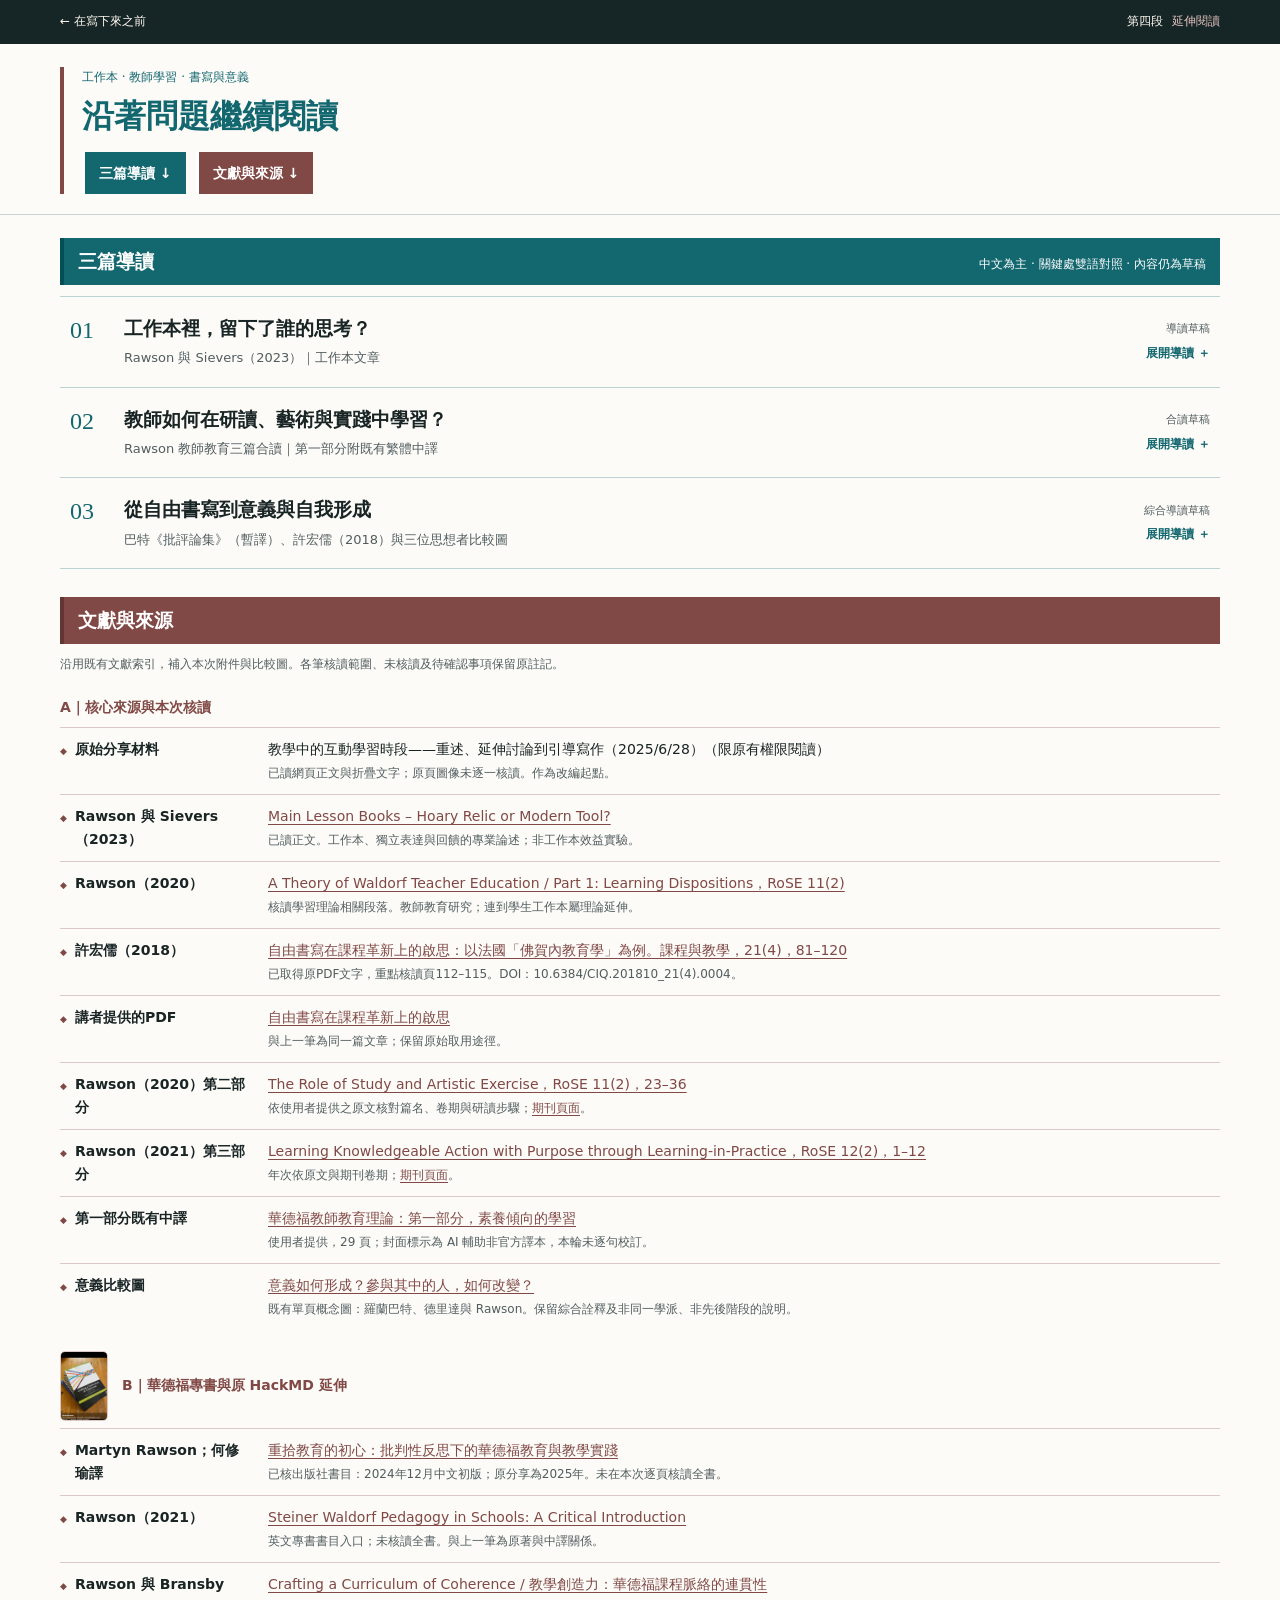
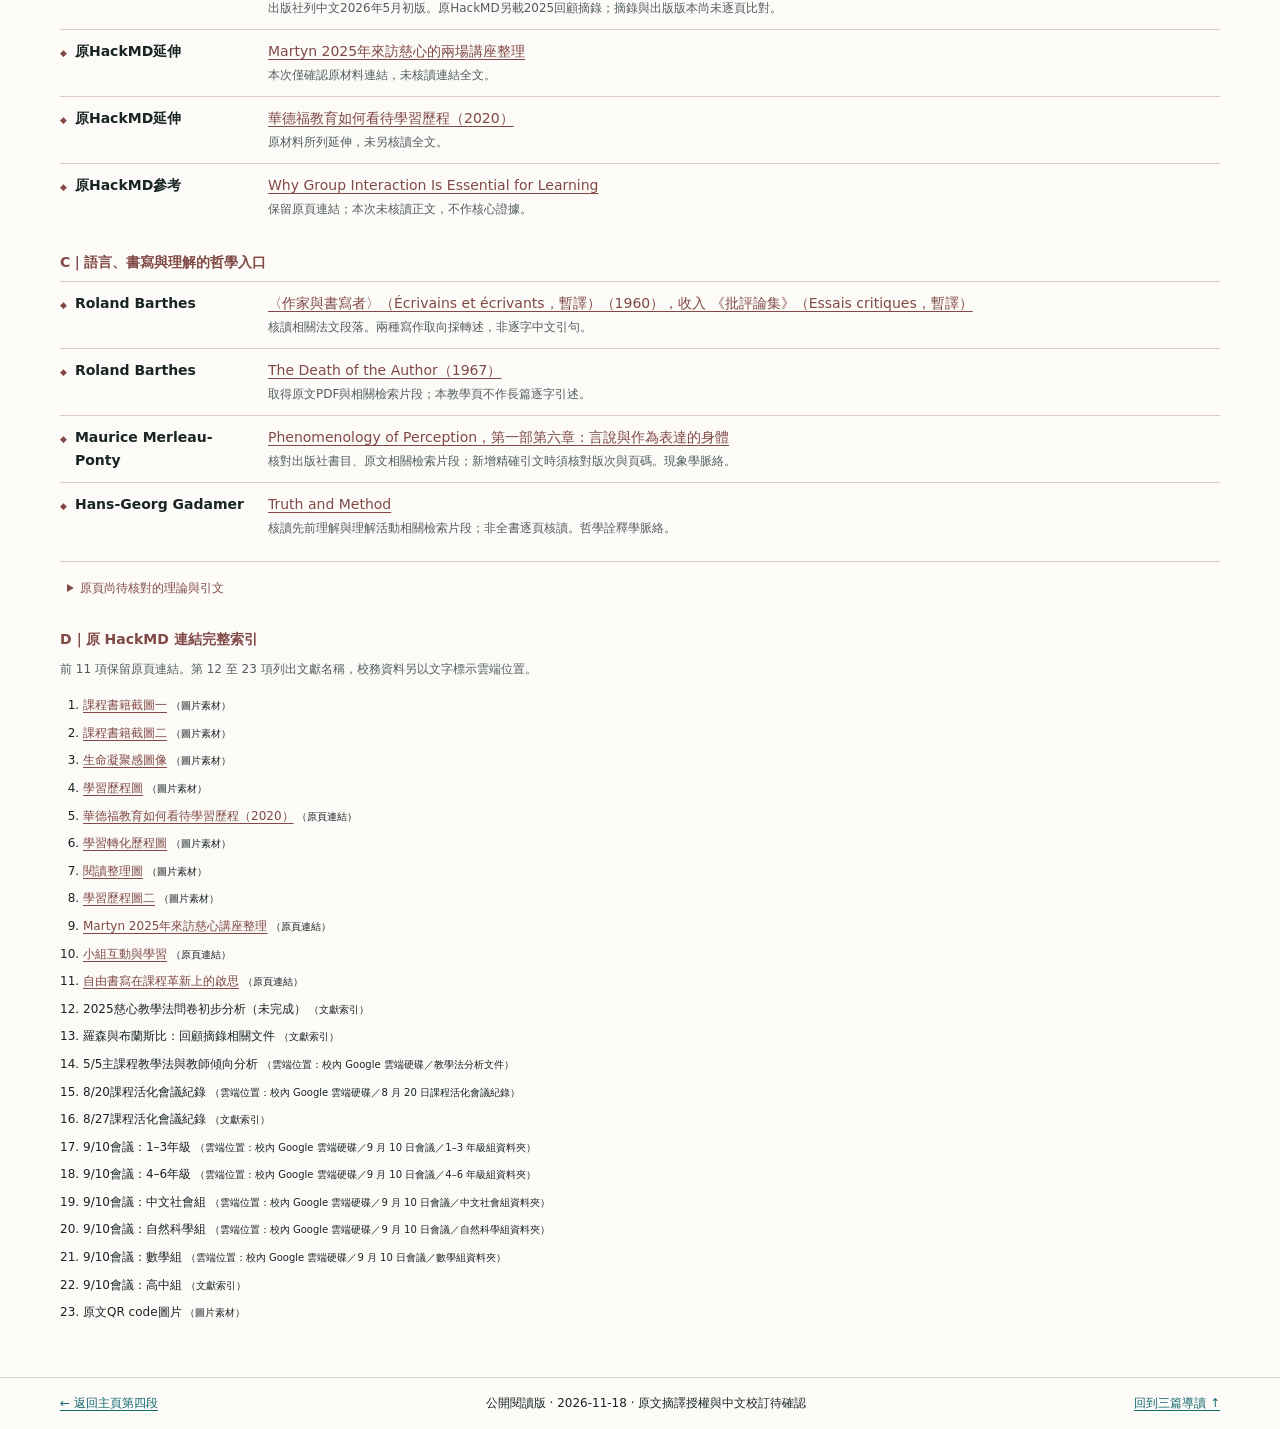
==== site/readings/index.html @ ece03173 "Publish approved Before Writing website 2026.11.18.1" ====
<!doctype html>
<html lang="zh-Hant"><head><meta charset="utf-8"><meta name="viewport" content="width=device-width,initial-scale=1"><meta name="description" content="三篇延伸導讀同頁展開，接續完整文獻與來源目錄。"><title>沿著問題繼續閱讀｜三篇導讀與文獻目錄</title><link rel="stylesheet" href="reading-desk.css"><link rel="stylesheet" href="source-list.css"><script src="reading-desk.js" defer></script><link rel="stylesheet" href="../reading-scenes.css"><link rel="stylesheet" href="../paper-surfaces.css"><meta name="release-version" content="2026.11.18.1"><meta name="release-date" content="2026-11-18"></head>
<body><a class="skip" href="#main">跳到導讀與文獻</a><nav class="masthead" aria-label="返回主頁"><div class="desk-width"><a href="../before-writing-comparison/f.html#references" target="_blank" rel="noopener">← 在寫下來之前</a><span>第四段<b>延伸閱讀</b></span></div></nav>
<header class="desk-header"><div class="desk-width"><p class="eyebrow">工作本 · 教師學習 · 書寫與意義</p><h1>沿著問題繼續閱讀</h1><nav class="reading-choices" aria-label="選擇閱讀方式"><a class="choice-guides" href="#guides">三篇導讀 ↓</a><a class="choice-sources" href="#sources">文獻與來源 ↓</a></nav></div></header>
<main id="main" class="desk-width" tabindex="-1"><section id="guides" aria-labelledby="guides-title"><div class="section-heading reading-band reading-band-guides"><h2 id="guides-title">三篇導讀</h2><p>中文為主 · 關鍵處雙語對照 · 內容仍為草稿</p></div><div class="guide-list">
<details class="guide" id="guide-workbook"><summary class="guide-summary"><span class="guide-number">01</span><span><span class="guide-title">工作本裡，留下了誰的思考？</span><span class="guide-description">Rawson 與 Sievers（2023）｜工作本文章</span></span><span class="guide-state">導讀草稿<span class="guide-action" aria-hidden="true"></span></span></summary><div class="guide-body">
  <p id="orientation" class="workbook-intro">Rawson 與 Sievers（2023）討論工作本如何記錄學習、支持自主表達，以及教師如何給予回饋。</p>
  <section id="summary" class="chapter">
    <div class="chapter-body">
      <h2>工作本的三個重點</h2>
      <article class="summary-item">
        <h3>留下可以回看的學習材料</h3>
        <div class="summary-copy"><p>工作本可培養記錄與美感能力，保存班級的探索，供日後重讀。</p><p id="english-path" lang="en">Books develop documentation and aesthetic skills, preserving class explorations for later use.</p></div>
      </article>
      <article class="summary-item">
        <h3>讓學生參與內容的形成</h3>
        <div class="summary-copy"><p>教師給予指引，也讓學生自己措辭、繪圖及安排結構。</p><p id="english-agency" lang="en">Guidance should leave room for learners to compose, draw and organise.</p></div>
      </article>
      <article class="summary-item">
        <h3>先釐清這本工作本的用途</h3>
        <div class="summary-copy"><p>先釐清工作紀錄或完成作品的用途，再說明標準，兼顧差異與努力。</p><p id="english-feedback" lang="en">Purpose shapes feedback; criteria should recognise different starting points and effort.</p></div>
      </article>
      <aside class="side-note"><h3>用紙也值得留意</h3><p>作者也提醒教師重新檢視留白與美觀的習慣，培養珍惜紙張的態度。</p></aside>
    </div>
  </section>
  <section id="key-quote" class="chapter quote-chapter">
    <div class="chapter-body">
      <h2>班級走過的路</h2>
      <figure class="bilingual-quote">
        <blockquote>
          <div class="quote-zh"><span class="language-label">中文暫譯</span><p>「它反映了這個班級<br class="desktop-break">走過的路。」</p></div>
          <div class="quote-en" lang="en"><span class="language-label">English · original excerpt</span><p>“it reflects the path taken by the class”</p></div>
        </blockquote>
        <figcaption>Rawson 與 Sievers（2023），談工作本作為班級自編教材。句中短引，原文網頁無頁碼。</figcaption>
      </figure>
    </div>
  </section>
  <section id="questions" class="chapter">
    <div class="chapter-body">
      <h2>回到課堂</h2>
      <ol class="questions">
        <li>一頁工作本中，哪些內容由教師提供，哪些由學生自行形成？學生可以決定什麼？</li>
        <li>從整理或修改的痕跡，可以看見什麼理解上的變化？哪些仍需透過談話才能知道？</li>
        <li>下一次活動，哪個環節可以多留一些選擇與嘗試的空間？教師需要提供什麼支持？</li>
      </ol>
      <a class="return-link" href="../before-writing-comparison/f.html#waldorf-foundation" target="_blank" rel="noopener">回到第一段：工作本與課堂經驗 →</a>
    </div>
  </section>
  <section id="source" class="chapter source-chapter">
    <div class="chapter-body">
      <h2>原文與出處</h2>
      <p class="source-authors">Martyn Rawson &amp; Ulrike Sievers</p>
      <p class="source-title" lang="en"><cite>Main Lesson Books – Hoary Relic or Modern Tool?</cite></p>
      <p>Erziehungskunst · 2023 年 12 月號</p>
      <a class="original-link" href="https://www.artofeducating.org/article/epochenhefte-alter-zopf-oder-modernes-arbeitsmittel" target="_blank" rel="noopener">閱讀完整英文原文 ↗</a>
      <div class="draft-note"><p>中英摘要為導讀轉述；引文另標原句與暫譯。課堂提問為本頁延伸。</p><p>摘譯使用授權與中文校訂待確認。原文核對：<time datetime="2026-11-18">2026 年 11 月 18 日</time>。</p></div>
    </div>
  </section>
  <button type="button" class="close-guide" data-close-guide="guide-workbook" hidden>收合這篇，返回目錄</button>
</div></details>
<details class="guide" id="guide-teacher-learning"><summary class="guide-summary"><span class="guide-number">02</span><span><span class="guide-title">教師如何在研讀、藝術與實踐中學習？</span><span class="guide-description">Rawson 教師教育三篇合讀｜第一部分附既有繁體中譯</span></span><span class="guide-state">合讀草稿<span class="guide-action" aria-hidden="true"></span></span></summary><div class="guide-body">
<section class="teacher-overview" aria-labelledby="teacher-overview-title">
  <h3 id="teacher-overview-title">三篇文章的摘要</h3>
  <p>這三篇論文處理同一個問題：教師如何把所學帶進教學，並在實踐中持續改變自己？合讀時，可以沿著「素養傾向如何形成、研讀與藝術如何支持它、進入學校之後如何繼續學習」這三條線索前進。</p>
  <ol class="paper-list"><li>
      <h4>第一部分｜素養傾向的學習</h4>
      <p class="paper-meta">2020 · RoSE 11(2) · 原文頁 1–22</p>
      <p>Rawson 將教師學習放在知識、技能、信念與素養傾向一起發展的脈絡裡。素養傾向可以培養，也會隨著參與、反思及新的經驗而改變；教師教育因此包含自我形成，並持續延伸到進入學校之後。</p>
    </li>
<li>
      <h4>第二部分｜研讀與藝術練習的作用</h4>
      <p class="paper-meta">2020 · RoSE 11(2) · 原文頁 23–36</p>
      <p>這一篇進一步討論教師培育中的文本研讀、藝術與工藝活動，以及一般教育學知識。研讀不只在掌握作者說了什麼，也包括辨認自己如何回應，透過對話釐清，並寫下理解帶來的改變。</p>
    </li>
<li>
      <h4>第三部分｜在實踐中學習有理解、有目的的行動</h4>
      <p class="paper-meta">2021 · RoSE 12(2) · 原文頁 1–12 · 題名中譯暫擬</p>
      <p>焦點移到實習與學校生活：新手教師如何在參與、引導及回饋中逐漸承擔責任。作者借用社會實踐的學習觀點，討論人如何在參與中轉變理解與能力，也在新的情境裡重新運用、調整原有的做法。</p>
    </li></ol>
</section>
<section id="study-process" class="study-synthesis" aria-labelledby="study-process-title">
  <figure class="study-visual" aria-labelledby="study-process-title" aria-describedby="study-source-note">
    <header class="study-visual-heading"><p class="study-kicker">研讀與素養傾向的形成</p><h3 id="study-process-title">研讀，如何改變理解與行動？</h3><p class="study-heading-en" lang="en">From studying a text to changing how we understand and act</p></header>
    <div class="study-context study-context-before"><span class="study-context-label">前文｜原文頁 25–29</span><p>作者先問：研讀《基礎文集》，如何形成支持教學的素養傾向？他把既有理解、文本與對話連起來，討論視域的改變，並延伸至沉思深化與情境中的教學判斷。五步整理的是其中的詮釋學研讀。</p><p lang="en">Hermeneutic dialogue and contemplative study connect understanding with dispositions for practice. The five moves summarise the hermeneutic study process.</p></div>
    <div class="study-flow-heading"><span>本段｜原文頁 29</span><h4>詮釋學研讀的五個動作 <span lang="en">Five moves in hermeneutic study</span></h4></div>
    <ol class="study-flow"><li><span class="study-step-number" aria-hidden="true">01</span><h4><span>整理原有想法</span><span lang="en">Downloading</span></h4><p>寫下既有想法與聯想，整理彼此的關係。</p><p class="study-step-en" lang="en">Bring existing ideas and associations into view.</p></li>
<li><span class="study-step-number" aria-hidden="true">02</span><h4><span>留下最初回應</span><span lang="en">Initial response</span></h4><p>以詞語、符號或非語言方式，留下文本帶來的感受。</p><p class="study-step-en" lang="en">Notice an intuitive response to the text.</p></li>
<li><span class="study-step-number" aria-hidden="true">03</span><h4><span>敘事書寫</span><span lang="en">Narrative writing</span></h4><p>用自己的文字，整理文本的主要觀點。</p><p class="study-step-en" lang="en">Summarise the text’s main ideas in writing.</p></li>
<li><span class="study-step-number" aria-hidden="true">04</span><h4><span>對話反思</span><span lang="en">Dialogic reflection</span></h4><p>透過討論釐清，連結其他經驗與想法。</p><p class="study-step-en" lang="en">Clarify ideas through discussion and connections.</p></li>
<li><span class="study-step-number" aria-hidden="true">05</span><h4><span>寫下理解的轉變</span><span lang="en">Transactional reflection</span></h4><p>記下何者重要、理解如何改變，以及打算如何運用。</p><p class="study-step-en" lang="en">Record what matters, what has changed, and what you intend to do.</p></li></ol>
    <div class="study-context study-context-after"><span class="study-context-label">後文｜原文頁 30 起</span><p>文章接著轉向藝術與工藝，探討感知、創作及與材料、他人的相遇如何參與自我形成。研讀、沉思與藝術實作，是作者討論素養傾向養成的不同面向。</p><p lang="en">The article next turns to artistic and craft practices, exploring another dimension of learning dispositions.</p></div>
  </figure>
  <p id="study-source-note" class="study-source-note">依 Rawson 第二部分原文頁 25–31 整理；五步見<a href="sources/rawson-2020-part-2.pdf#page=7" target="_blank" rel="noopener">原文第 29 頁（PDF 第 7 頁）</a>。中英標題與說明為導讀編排及轉述，第二步英文為本頁簡稱。適用脈絡為教師培育中的文本研讀。</p>
</section>
<aside class="study-support" aria-labelledby="study-reflection-title">
  <h4 id="study-reflection-title">延伸思考｜回到自己的教學</h4>
  <ol class="study-reflections"><li>在一次教學調整中，我們改變的是做法，還是連看待學生與情境的方式也改變了？</li><li>讀完一篇文章之後，哪些想法仍只是轉述？哪些已經開始改變我們對課堂的提問？</li><li>一次嘗試之後，誰能陪我們回看？哪些具體回饋，會使下一次行動有所不同？</li><li>選一次最近的課堂片段，寫下看見了什麼、如何理解、做了什麼，以及回看後願意改變什麼。這次記錄讓我們對自己作為教師多知道了什麼？</li></ol>
  <p class="study-source-note">以上為本頁延伸的教學提問；三篇論文探討教師教育，並非直接驗證學生工作本或書寫活動的成效。</p>
  <h4>原文與中譯</h4>
  <ul class="study-resources"><li><span class="resource-heading">第一部分 · 2020 · RoSE 11(2) · 原文頁 1–22</span><span class="resource-title" lang="en">A Theory of Waldorf Teacher Education, Part 1: Learning Dispositions</span><div class="paper-links"><a href="sources/rawson-2020-part-1.pdf" target="_blank" rel="noopener">英文原文 PDF</a><a href="sources/rawson-part-1-zh-Hant-unofficial.pdf" target="_blank" rel="noopener">先前製作的繁體中譯 PDF</a><a href="https://www.rosejourn.com/index.php/rose/article/view/593" target="_blank" rel="noopener">期刊頁面</a></div></li>
<li><span class="resource-heading">第二部分 · 2020 · RoSE 11(2) · 原文頁 23–36</span><span class="resource-title" lang="en">A Theory of Waldorf Teacher Education, Part 2: The Role of Study and Artistic Exercise</span><div class="paper-links"><a href="sources/rawson-2020-part-2.pdf" target="_blank" rel="noopener">英文原文 PDF</a><a href="https://www.rosejourn.com/index.php/rose/article/view/594" target="_blank" rel="noopener">期刊頁面</a></div></li>
<li><span class="resource-heading">第三部分 · 2021 · RoSE 12(2) · 原文頁 1–12 · 題名中譯暫擬</span><span class="resource-title" lang="en">A Theory of Waldorf Teacher Education: Part 3. Learning Knowledgeable Action with Purpose through Learning-in-Practice</span><div class="paper-links"><a href="sources/rawson-2021-part-3.pdf" target="_blank" rel="noopener">英文原文 PDF</a><a href="https://www.rosejourn.com/index.php/rose/article/view/619" target="_blank" rel="noopener">期刊頁面</a></div></li></ul>
  <p class="study-source-note">第一部分既有繁體中譯共 29 頁，為 AI 輔助製作的非官方譯本，以「素養傾向」譯 <span lang="en">dispositions</span>。原文頁次與譯本頁碼不同；本輪未逐句校訂。第二、三部分目前提供英文原文。</p>
</aside>
<div class="scene-collection reading-scene-support"><h4>研習與回應的片段</h4><div class="scene-gallery"><figure class="scene-tile" data-kind="photo"><a href="../media/reading-scenes/20251204_122032.jpg" data-open-reading-image data-image-width="696" data-image-height="929" data-image-title="板書前的研習與交流｜原圖" aria-haspopup="dialog" aria-controls="poster-dialog" aria-label="放大：板書前的研習與交流" target="_blank" rel="noopener"><img src="../media/reading-scenes/20251204_122032.jpg" width="696" height="929" loading="lazy" alt="板書前的研習與交流"></a><figcaption>板書前的研習與交流</figcaption></figure><figure class="scene-tile" data-kind="work" data-paper="document"><a href="../media/reading-scenes/20260628_104906.jpg" data-open-reading-image data-image-width="1238" data-image-height="929" data-image-title="關於持續轉化的手寫寄語｜原圖" aria-haspopup="dialog" aria-controls="poster-dialog" aria-label="放大：關於持續轉化的手寫寄語" target="_blank" rel="noopener"><img src="../media/reading-scenes/20260628_104906.jpg" width="1238" height="929" loading="lazy" alt="關於持續轉化的手寫寄語"></a><figcaption>關於持續轉化的手寫寄語</figcaption></figure></div></div><button type="button" class="close-guide" data-close-guide="guide-teacher-learning" hidden>收合這篇，返回目錄</button></div></details>
<details class="guide" id="guide-writing"><summary class="guide-summary"><span class="guide-number">03</span><span><span class="guide-title">從自由書寫到意義與自我形成</span><span class="guide-description">巴特《批評論集》（暫譯）、許宏儒（2018）與三位思想者比較圖</span></span><span class="guide-state">綜合導讀草稿<span class="guide-action" aria-hidden="true"></span></span></summary><div class="guide-body">
  <div class="writing-overview">
    <h3>從語言的作用，走向課堂中的書寫</h3>
    <p>巴特《批評論集》（Essais critiques，暫譯）中的〈作家與書寫者〉（Écrivains et écrivants，暫譯），區分以語言說明事物、以及在語言中探索意義的兩種寫作取向。許宏儒對佛賀內自由書寫的分析，則把問題帶回教育：每個孩子都是敘寫的主體；經驗透過書寫、彼此聆聽與合作，逐漸轉為可以交流、反思的理解。</p>
    <p>比較圖接著把視野擴展到巴特、德里達與 Rawson，並列意義的權威、理解的框架與自我的重新形成。三種材料在此相接：書寫使經驗成為可討論的文字；不同的閱讀與回應，又讓理解及參與其中的人的位置有機會改變。</p>
  </div>
  <figure class="poster writing-visual" aria-labelledby="writing-visual-title" aria-describedby="writing-visual-caption" data-paper="document">
    <h3 id="writing-visual-title">意義如何形成？參與其中的人，如何改變？</h3>
    <img src="assets/meaning-dialogue-poster.png" width="1800" height="1273" loading="lazy" alt="三欄概念比較圖：巴特討論意義的權威，德里達討論意義的框架，Rawson 討論自我的重新形成；圖末註明三者並非同一學派或先後階段。">
    <figcaption id="writing-visual-caption" class="poster-method">
      <p><strong>圖說｜這張比較圖如何整理而成</strong>本圖以「意義如何形成、參與者如何改變」為共同問題，從三條文獻線索各取一個焦點：巴特對作者意圖與文本意義的討論、德里達對結構與中心的提問，以及 Rawson 對相遇、反思與實踐中自我形成的分析。三欄共用「核心觀點」「理解／人的變化」「課堂延伸」等欄目，使不同問題可以對照閱讀。</p>
      <p>下方連線把三欄帶回「表達 → 遭遇不同理解 → 修正 → 新的理解與自我關係」這條課堂思考線索。這是製圖的綜合詮釋；課堂提問也是延伸編寫，並非作者原句。三者並非同一學派，也不代表必然依序發生的學習階段。</p>
    </figcaption>
    <div class="poster-actions"><button type="button" data-open-poster hidden>放大比較圖</button><a href="sources/meaning-dialogue-poster.pdf" target="_blank" rel="noopener">開啟完整原始 PDF ↗</a></div>
  </figure>
  <div class="poster-panels" aria-label="手機版三欄局部閱讀">
    <figure class="poster-panel" data-paper="document"><div class="poster-window" style="--offset:-12.593%"><img src="assets/meaning-dialogue-poster.png" width="1800" height="1273" loading="lazy" alt="比較圖左欄局部：羅蘭巴特，意義的權威，文本的多重閱讀與課堂延伸。"></div><figcaption>左欄局部｜羅蘭巴特</figcaption></figure>
    <figure class="poster-panel" data-paper="document"><div class="poster-window" style="--offset:-116.667%"><img src="assets/meaning-dialogue-poster.png" width="1800" height="1273" loading="lazy" alt="比較圖中欄局部：德里達，意義的框架，分類、對立、中心與課堂延伸。"></div><figcaption>中欄局部｜德里達</figcaption></figure>
    <figure class="poster-panel" data-paper="document"><div class="poster-window" style="--offset:-220.926%"><img src="assets/meaning-dialogue-poster.png" width="1800" height="1273" loading="lazy" alt="比較圖右欄局部：Martyn Rawson，自我的重新形成，相遇、反思、實踐與課堂延伸。"></div><figcaption>右欄局部｜Martyn Rawson</figcaption></figure>
  </div>
  <figure class="writing-notebook" id="writing-notebook" data-paper="document">
    <a href="../humanities-photos/workbook.jpg" data-open-reading-image data-image-width="1239" data-image-height="929" data-image-title="筆記全圖｜可橫向與縱向捲動" aria-haspopup="dialog" aria-controls="poster-dialog" aria-label="放大筆記中的文字與圖記" target="_blank" rel="noopener"><img src="../humanities-photos/workbook.jpg" width="1239" height="929" loading="lazy" alt="木桌上攤開的手寫筆記，以文字、箭頭與簡圖連結自我、世界與理解的問題"></a>
    <figcaption>筆記中的文字與圖記｜作為回看書寫與理解的課堂材料。<a href="../humanities-photos/workbook.jpg" data-open-reading-image data-image-width="1239" data-image-height="929" data-image-title="筆記全圖｜可橫向與縱向捲動" aria-haspopup="dialog" aria-controls="poster-dialog" target="_blank" rel="noopener">放大原照 ↗</a></figcaption>
  </figure>
  <aside class="study-support writing-support" aria-label="延伸提問與來源說明">
    <h4>延伸提問｜回到學生的文字</h4>
  <ol class="questions"><li>學生寫下的內容，有哪些來自自己的經驗與判斷？教師的預設在其中占了什麼位置？</li><li>同學與教師讀到不同的理解時，學生如何回應？這個差異能否成為再次觀看與改寫的起點？</li><li>討論與改寫之後，學生對題目、對自己的位置，說出了什麼新的理解？</li></ol>
    <h4>來源與比較範圍</h4>
    <ul class="study-resources">
      <li><a href="https://ae-lib.org.ua/texts/barthes__essais_critiques__fr.htm" target="_blank" rel="noopener">巴特《批評論集》（Essais critiques，暫譯）法文文本</a>：本篇採〈作家與書寫者〉（Écrivains et écrivants，暫譯）（1960）的寫作取向作為入口；比較圖採用的則是〈作者之死〉（1967），兩篇分開辨認。</li>
      <li><a href="https://drive.google.com/file/d/1yVa3gTRuLXcsBK1oPQcgtgC816KR2LV8/view" target="_blank" rel="noopener">許宏儒（2018）原文</a>：重點為第 112–115 頁，從生命敘寫、協同合作，談到自由書寫的自我批判與課程革新；<a href="https://ericdata.com/tw/detail.aspx?no=333743" target="_blank" rel="noopener">文獻書目</a>。</li>
      <li>比較圖另列德里達〈結構、符號與遊戲〉（1966）及 <a href="sources/rawson-2020-part-1.pdf#page=14" target="_blank" rel="noopener">Rawson 第一部分原文第 14–15 頁</a>。圖中對教師教育的討論，延伸至學生書寫時仍須回到具體情境。</li>
    </ul>
    <p class="study-source-note">以上為導讀轉述與綜合詮釋，未將三種材料視為直接承繼的理論。法文書名與篇名的中文譯名均標為暫譯；比較圖保留既有內容，完整法文校訂及三者關係的進一步論證仍待續讀。</p>
  </aside>
<button type="button" class="close-guide" data-close-guide="guide-writing" hidden>收合這篇，返回目錄</button></div></details>
</div></section><section id="sources" class="source-directory" aria-labelledby="sources-title"><div class="reading-band reading-band-sources"><h2 id="sources-title">文獻與來源</h2></div><p>沿用既有文獻索引，補入本次附件與比較圖。各筆核讀範圍、未核讀及待確認事項保留原註記。</p><h3>A｜核心來源與本次核讀</h3><div class="ref-list"><article><b>原始分享材料</b><p>教學中的互動學習時段——重述、延伸討論到引導寫作（2025/6/28）（限原有權限閱讀）</p><p class="note">已讀網頁正文與折疊文字；原頁圖像未逐一核讀。作為改編起點。</p></article><article><b>Rawson 與 Sievers（2023）</b><p><a href="https://www.artofeducating.org/article/epochenhefte-alter-zopf-oder-modernes-arbeitsmittel" target="_blank" rel="noopener">Main Lesson Books – Hoary Relic or Modern Tool?</a></p><p class="note">已讀正文。工作本、獨立表達與回饋的專業論述；非工作本效益實驗。</p></article><article><b>Rawson（2020）</b><p><a href="https://www.rosejourn.com/index.php/rose/article/download/593/543" target="_blank" rel="noopener">A Theory of Waldorf Teacher Education / Part 1: Learning Dispositions，RoSE 11(2)</a></p><p class="note">核讀學習理論相關段落。教師教育研究；連到學生工作本屬理論延伸。</p></article><article><b>許宏儒（2018）</b><p><a href="https://ericdata.com/tw/detail.aspx?no=333743" target="_blank" rel="noopener">自由書寫在課程革新上的啟思：以法國「佛賀內教育學」為例。課程與教學，21(4)，81–120</a></p><p class="note">已取得原PDF文字，重點核讀頁112–115。DOI：10.6384/CIQ.201810_21(4).0004。</p></article><article><b>講者提供的PDF</b><p><a href="https://drive.google.com/file/d/1yVa3gTRuLXcsBK1oPQcgtgC816KR2LV8/view" target="_blank" rel="noopener">自由書寫在課程革新上的啟思</a></p><p class="note">與上一筆為同一篇文章；保留原始取用途徑。</p></article><article><b>Rawson（2020）第二部分</b><p><a href="sources/rawson-2020-part-2.pdf" target="_blank" rel="noopener">The Role of Study and Artistic Exercise，RoSE 11(2)，23–36</a></p><p class="note">依使用者提供之原文核對篇名、卷期與研讀步驟；<a href="https://www.rosejourn.com/index.php/rose/article/view/594" target="_blank" rel="noopener">期刊頁面</a>。</p></article><article><b>Rawson（2021）第三部分</b><p><a href="sources/rawson-2021-part-3.pdf" target="_blank" rel="noopener">Learning Knowledgeable Action with Purpose through Learning-in-Practice，RoSE 12(2)，1–12</a></p><p class="note">年次依原文與期刊卷期；<a href="https://www.rosejourn.com/index.php/rose/article/view/619" target="_blank" rel="noopener">期刊頁面</a>。</p></article><article><b>第一部分既有中譯</b><p><a href="sources/rawson-part-1-zh-Hant-unofficial.pdf" target="_blank" rel="noopener">華德福教師教育理論：第一部分，素養傾向的學習</a></p><p class="note">使用者提供，29 頁；封面標示為 AI 輔助非官方譯本，本輪未逐句校訂。</p></article><article><b>意義比較圖</b><p><a href="sources/meaning-dialogue-poster.pdf" target="_blank" rel="noopener">意義如何形成？參與其中的人，如何改變？</a></p><p class="note">既有單頁概念圖：羅蘭巴特、德里達與 Rawson。保留綜合詮釋及非同一學派、非先後階段的說明。</p></article></div><div class="scene-heading"><figure class="scene-mark" data-kind="book"><a href="../media/reading-scenes/Screenshot_20251015_084643_Facebook.jpg" data-open-reading-image data-image-width="433" data-image-height="929" data-image-title="原文專書書影｜原圖" aria-haspopup="dialog" aria-controls="poster-dialog" aria-label="放大：原文專書書影" target="_blank" rel="noopener"><img src="../media/reading-scenes/Screenshot_20251015_084643_Facebook.jpg" width="433" height="929" loading="lazy" alt="原文專書書影"></a></figure><h3>B｜華德福專書與原 HackMD 延伸</h3></div><div class="ref-list"><article><b>Martyn Rawson；何修瑜譯</b><p><a href="https://www.cosmosweaving.com/productmain.aspx?cid=1&amp;f=1&amp;id=808" target="_blank" rel="noopener">重拾教育的初心：批判性反思下的華德福教育與教學實踐</a></p><p class="note">已核出版社書目：2024年12月中文初版；原分享為2025年。未在本次逐頁核讀全書。</p></article><article><b>Rawson（2021）</b><p><a href="https://books.google.com/books/about/Steiner_Waldorf_Pedagogy_in_Schools.html?id=0b4lEAAAQBAJ" target="_blank" rel="noopener">Steiner Waldorf Pedagogy in Schools: A Critical Introduction</a></p><p class="note">英文專書書目入口；未核讀全書。與上一筆為原著與中譯關係。</p></article><article><b>Rawson 與 Bransby</b><p><a href="https://www.cosmosweaving.com/productmain.aspx?cid=76&amp;f=1&amp;id=861" target="_blank" rel="noopener">Crafting a Curriculum of Coherence / 教學創造力：華德福課程脈絡的連貫性</a></p><p class="note">出版社列中文2026年5月初版。原HackMD另載2025回顧摘錄；摘錄與出版版本尚未逐頁比對。</p></article><article><b>原HackMD延伸</b><p><a href="https://hackmd.io/eDeyraozRCycHOAELwbuXw?view" target="_blank" rel="noopener">Martyn 2025年來訪慈心的兩場講座整理</a></p><p class="note">本次僅確認原材料連結，未核讀連結全文。</p></article><article><b>原HackMD延伸</b><p><a href="https://hackmd.io/@areychiu/SkgV9udWw" target="_blank" rel="noopener">華德福教育如何看待學習歷程（2020）</a></p><p class="note">原材料所列延伸，未另核讀全文。</p></article><article><b>原HackMD參考</b><p><a href="https://teachers.institute/instruction-in-higher-education/group-interaction-essential-for-learning/" target="_blank" rel="noopener">Why Group Interaction Is Essential for Learning</a></p><p class="note">保留原頁連結；本次未核讀正文，不作核心證據。</p></article></div><h3>C｜語言、書寫與理解的哲學入口</h3><div class="ref-list"><article><b>Roland Barthes</b><p><a href="https://ae-lib.org.ua/texts/barthes__essais_critiques__fr.htm" target="_blank" rel="noopener">〈作家與書寫者〉（Écrivains et écrivants，暫譯）（1960），收入 《批評論集》（Essais critiques，暫譯）</a></p><p class="note">核讀相關法文段落。兩種寫作取向採轉述，非逐字中文引句。</p></article><article><b>Roland Barthes</b><p><a href="https://esp.mit.edu/download/d682ccbebe3c1d5f008c18d3b0b49c23/A2414_death_of_the_author_roland_barthes.pdf" target="_blank" rel="noopener">The Death of the Author（1967）</a></p><p class="note">取得原文PDF與相關檢索片段；本教學頁不作長篇逐字引述。</p></article><article><b>Maurice Merleau-Ponty</b><p><a href="https://www.routledge.com/x/x/p/book/9780415558693" target="_blank" rel="noopener">Phenomenology of Perception，第一部第六章：言說與作為表達的身體</a></p><p class="note">核對出版社書目、原文相關檢索片段；新增精確引文時須核對版次與頁碼。現象學脈絡。</p></article><article><b>Hans-Georg Gadamer</b><p><a href="https://web.mit.edu/kaclark/www/gadamer_truth_and_method.pdf" target="_blank" rel="noopener">Truth and Method</a></p><p class="note">核讀先前理解與理解活動相關檢索片段；非全書逐頁核讀。哲學詮釋學脈絡。</p></article></div><details><summary>原頁尚待核對的理論與引文</summary><div class="inside"><p>原HackMD另提 Damasio、Loebell、Lutzker、Hattie 與 Donoghue、Biesta，以及布朗肖、德里達等。由於各筆完整書目、引句與頁碼尚未全部核實，本版不補造出處，也不以轉引替代原典查證。</p><p>「從素寫到書寫」不直接等同於兩個學派的更替；「書寫成為存在的證明」目前只確認出現在原HackMD整理文字，不歸為許宏儒或其他哲學家原句。</p></div></details><h3>D｜原 HackMD 連結完整索引</h3><p>前 11 項保留原頁連結。第 12 至 23 項列出文獻名稱，校務資料另以文字標示雲端位置。</p><ol><li><a href="https://hackmd.io/_uploads/Sy7JYonEll.jpg" target="_blank" rel="noopener">課程書籍截圖一</a> <small>（圖片素材）</small></li><li><a href="https://hackmd.io/_uploads/S1Y6FonNgl.png" target="_blank" rel="noopener">課程書籍截圖二</a> <small>（圖片素材）</small></li><li><a href="https://hackmd.io/_uploads/H14yfc2Vex.jpg" target="_blank" rel="noopener">生命凝聚感圖像</a> <small>（圖片素材）</small></li><li><a href="https://hackmd.io/_uploads/rJGfhsh4xl.jpg" target="_blank" rel="noopener">學習歷程圖</a> <small>（圖片素材）</small></li><li><a href="https://hackmd.io/@areychiu/SkgV9udWw" target="_blank" rel="noopener">華德福教育如何看待學習歷程（2020）</a> <small>（原頁連結）</small></li><li><a href="https://hackmd.io/_uploads/rkZz4wR6A.png" target="_blank" rel="noopener">學習轉化歷程圖</a> <small>（圖片素材）</small></li><li><a href="https://hackmd.io/_uploads/SyFU2HKVyl.jpg" target="_blank" rel="noopener">閱讀整理圖</a> <small>（圖片素材）</small></li><li><a href="https://hackmd.io/_uploads/SkaxMpn4ee.jpg" target="_blank" rel="noopener">學習歷程圖二</a> <small>（圖片素材）</small></li><li><a href="https://hackmd.io/eDeyraozRCycHOAELwbuXw?view" target="_blank" rel="noopener">Martyn 2025年來訪慈心講座整理</a> <small>（原頁連結）</small></li><li><a href="https://teachers.institute/instruction-in-higher-education/group-interaction-essential-for-learning/" target="_blank" rel="noopener">小組互動與學習</a> <small>（原頁連結）</small></li><li><a href="https://drive.google.com/file/d/1yVa3gTRuLXcsBK1oPQcgtgC816KR2LV8/view?usp=drive_link" target="_blank" rel="noopener">自由書寫在課程革新上的啟思</a> <small>（原頁連結）</small></li><li>2025慈心教學法問卷初步分析（未完成） <small>（文獻索引）</small></li><li>羅森與布蘭斯比：回顧摘錄相關文件 <small>（文獻索引）</small></li><li>5/5主課程教學法與教師傾向分析 <small>（雲端位置：校內 Google 雲端硬碟／教學法分析文件）</small></li><li>8/20課程活化會議紀錄 <small>（雲端位置：校內 Google 雲端硬碟／8 月 20 日課程活化會議紀錄）</small></li><li>8/27課程活化會議紀錄 <small>（文獻索引）</small></li><li>9/10會議：1–3年級 <small>（雲端位置：校內 Google 雲端硬碟／9 月 10 日會議／1–3 年級組資料夾）</small></li><li>9/10會議：4–6年級 <small>（雲端位置：校內 Google 雲端硬碟／9 月 10 日會議／4–6 年級組資料夾）</small></li><li>9/10會議：中文社會組 <small>（雲端位置：校內 Google 雲端硬碟／9 月 10 日會議／中文社會組資料夾）</small></li><li>9/10會議：自然科學組 <small>（雲端位置：校內 Google 雲端硬碟／9 月 10 日會議／自然科學組資料夾）</small></li><li>9/10會議：數學組 <small>（雲端位置：校內 Google 雲端硬碟／9 月 10 日會議／數學組資料夾）</small></li><li>9/10會議：高中組 <small>（文獻索引）</small></li><li>原文QR code圖片 <small>（圖片素材）</small></li></ol></section></main>
<footer><div class="desk-width"><a href="../before-writing-comparison/f.html#references" target="_blank" rel="noopener">← 返回主頁第四段</a><span>公開閱讀版 · 2026-11-18 · 原文摘譯授權與中文校訂待確認</span><a href="#guides">回到三篇導讀 ↑</a></div></footer>
<dialog id="poster-dialog" aria-labelledby="poster-dialog-title"><div class="dialog-tools"><span id="poster-dialog-title">意義比較圖｜可橫向與縱向捲動</span><button type="button" data-close-poster autofocus>關閉</button></div><div class="poster-scroll" tabindex="0"><img src="assets/meaning-dialogue-poster.png" width="1800" height="1273" alt="完整比較圖：羅蘭巴特、德里達與 Martyn Rawson。"></div></dialog>
</body></html>
---- site/readings/reading-desk.css ----
:root {
  color-scheme: light;
  --paper: #fcfbf8;
  --ink: oklch(25% .015 205);
  --muted: oklch(47% .015 205);
  /* Complementary hues share perceptual lightness and chroma. */
  --guide-accent: oklch(47% .075 205);
  --guide-edge: oklch(39% .065 205);
  --guide-surface: oklch(96% .012 205);
  --guide-rule: oklch(85% .022 205);
  --source-accent: oklch(47% .075 25);
  --source-edge: oklch(39% .065 25);
  --source-surface: oklch(96% .012 25);
  --source-rule: oklch(85% .022 25);
  --on-accent: #fff;
  --header: oklch(25% .02 205);
  --header-highlight: oklch(84% .035 25);
  --accent: var(--guide-accent);
  --signal: var(--source-accent);
  --surface: var(--guide-surface);
  --line: oklch(86% .01 205);
  --sans: "Noto Sans TC", "Microsoft JhengHei", system-ui, sans-serif;
  --serif: "Noto Serif TC", "Songti TC", "PMingLiU", serif;
}
* { box-sizing: border-box; }
html { scroll-padding-top: 20px; }
body { margin: 0; background: var(--paper); color: var(--ink); font: 15px/1.8 var(--sans); }
a { color: var(--accent); text-underline-offset: .22em; }
button, summary { font: inherit; cursor: pointer; }
button { color: var(--accent); border: 1px solid var(--line); background: transparent; padding: 6px 12px; min-height: 40px; }
button:hover, summary:hover { background: var(--surface); }
:focus-visible { outline: 3px solid var(--accent); outline-offset: 4px; }
img { display: block; max-width: 100%; height: auto; }
p { margin: 0 0 .8em; }
h1, h2, h3, h4 { text-wrap: pretty; }
.skip { position: absolute; z-index: 20; top: 8px; left: 20px; padding: 8px 14px; background: var(--paper); transform: translateY(-160%); }
.skip:focus { transform: none; }
.desk-width { width: min(1160px, calc(100% - 64px)); margin-inline: auto; }
.masthead { background: var(--header); color: #fffaf0; font-size: 12px; }
.masthead .desk-width { display: flex; justify-content: space-between; align-items: center; gap: 16px; padding-block: 11px; }
.masthead a { color: #fffaf0; text-decoration: none; }
.masthead b { color: var(--header-highlight); margin-left: 9px; font-weight: 500; }
.desk-header { border-bottom: 1px solid var(--line); padding-block: 23px 20px; }
.desk-header .desk-width { border-left: 4px solid var(--signal); padding-left: 18px; }
.eyebrow { color: var(--accent); font-size: 12px; margin-bottom: 4px; }
h1 { font: 700 32px/1.5 var(--serif); color: var(--accent); margin: 0 0 4px; }
.reading-choices { display: flex; flex-wrap: wrap; gap: 10px; margin-top: 12px; }
.reading-choices a { display: inline-flex; align-items: center; min-height: 42px; padding: 7px 14px; border-left: 3px solid; font-size: 14px; font-weight: 700; text-decoration: none; }
.reading-choices a:hover { text-decoration: underline; }
.choice-guides { color: var(--on-accent); background: var(--guide-accent); border-color: var(--guide-edge); }
.choice-sources { color: var(--on-accent); background: var(--source-accent); border-color: var(--source-edge); }
.choice-sources:focus-visible { outline-color: var(--source-accent); }
.reading-band { padding: 9px 14px; border-left: 4px solid; }
.reading-band h2 { font-size: 19px; line-height: 1.5; margin: 0; }
#guides { --accent: var(--guide-accent); --surface: var(--guide-surface); --signal: var(--guide-accent); --line: var(--guide-rule); }
.reading-band-guides { background: var(--guide-accent); border-color: var(--guide-edge); }
.reading-band-sources { background: var(--source-accent); border-color: var(--source-edge); margin-bottom: 10px; }
.reading-band-sources h2 { color: var(--on-accent); }
.desk-header p:last-child { margin: 0; color: var(--muted); font-size: 14px; }
main { padding-block: 23px 38px; }
.section-heading { display: flex; flex-wrap: wrap; justify-content: space-between; gap: 8px 20px; align-items: baseline; margin-bottom: 11px; }
.section-heading h2, .source-directory > h2 { font-size: 19px; line-height: 1.5; margin: 0; color: var(--accent); }
.section-heading > p { font-size: 12px; color: var(--muted); margin: 0; }
.reading-band-guides > p, .reading-band-guides h2 { color: var(--on-accent); }
.guide { border-top: 1px solid var(--line); }
.guide:last-child { border-bottom: 1px solid var(--line); }
.guide-summary { list-style: none; display: grid; grid-template-columns: 40px minmax(0, 1fr) 112px; gap: 14px; align-items: center; padding: 17px 10px; }
.guide-summary::-webkit-details-marker { display: none; }
.guide-number { font: 500 24px/1.4 Georgia, serif; color: var(--accent); align-self: start; }
.guide-title { display: block; font: 700 19px/1.6 var(--serif); }
.guide-description { display: block; color: var(--muted); font-size: 13px; margin-top: 2px; }
.guide-state { text-align: right; font-size: 11px; color: var(--muted); }
.guide-action { display: block; font-size: 12px; color: var(--accent); font-weight: 700; margin-top: 4px; }
.guide-action::after { content: "展開導讀 ＋"; }
.guide[open] > .guide-summary { background: var(--surface); border-left: 3px solid var(--signal); padding-left: 7px; }
.guide[open] > .guide-summary .guide-action::after { content: "收合導讀 −"; }
.guide-body { max-width: 920px; padding: 26px 28px 28px 64px; line-height: 1.95; }
.guide-body h2, .guide-body h3 { font: 700 22px/1.6 var(--serif); margin: 0 0 12px; }
.guide-body h4 { font-size: 16px; color: var(--accent); margin: 20px 0 8px; }
.guide-body .chapter { border-top: 1px solid var(--line); padding: 22px 0; }
.guide-body .chapter:first-child { border-top: 0; padding-top: 0; }
.section-label { color: var(--accent); font-size: 12px; display: flex; gap: 8px; align-items: baseline; margin-bottom: 9px; }
.section-label p { margin: 0; }
.chapter-body { min-width: 0; }
.editorial-note, .note, figcaption, .draft-note { color: var(--muted); font-size: 12px; line-height: 1.85; }
.draft-note { padding-top: 13px; margin-top: 16px; border-top: 1px solid var(--line); }
.draft-note p { margin-bottom: 5px; }
.bilingual-quote { margin: 18px 0; }
.bilingual-quote blockquote { display: grid; grid-template-columns: 1fr 1fr; gap: 24px; margin: 0; padding: 20px 22px; background: var(--surface); border-top: 3px solid var(--signal); }
.bilingual-quote .language-label { display: block; color: var(--muted); font: 11px/1.8 var(--sans); margin-bottom: 10px; }
.quote-zh p { font: 700 25px/1.7 var(--serif); margin: 0; }
.quote-en { border-left: 1px solid var(--line); padding-left: 24px; }
.quote-en p { font: italic 22px/1.7 Georgia, serif; margin: 0; }
.bilingual-quote figcaption { margin-top: 9px; }
.reading-prompt { border-left: 3px solid var(--signal); padding-left: 17px; margin: 17px 0; }
.reading-prompt > span { font-size: 12px; color: var(--accent); font-weight: 700; }
.summary-item { padding: 18px 0 14px; border-bottom: 1px solid var(--line); }
.summary-item h3 { font-size: 20px; }
.item-number { font-size: 12px; color: var(--accent); margin-bottom: 5px; }
.summary-copy { display: grid; grid-template-columns: minmax(0, 1fr) minmax(0, .9fr); gap: 24px; align-items: start; }
.summary-copy p { margin: 0; line-height: 1.8; }
.summary-copy [lang="en"] { font: 14px/1.8 Georgia, serif; color: var(--muted); }
#guide-workbook .workbook-intro { margin-bottom: 15px; }
#guide-workbook .summary-item { padding: 14px 0; }
#guide-workbook .summary-item h3 { font-size: 18px; margin-bottom: 9px; }
.side-note, .reading-note { margin: 20px 0; padding: 16px 19px; background: var(--surface); border-left: 3px solid var(--signal); }
.side-note h3 { font: 700 15px/1.6 var(--sans); }
.side-note p, .reading-note p:last-child { margin: 0; }
.questions { padding-left: 23px; }
.questions li { padding-left: 5px; margin-bottom: 18px; }
.questions h3 { font-size: 18px; margin-bottom: 6px; }
.questions p { margin: 0; }
.return-link { display: inline-block; font-size: 13px; margin-top: 8px; }
.source-authors { font-weight: 700; margin-bottom: 4px; }
.source-title { font: 18px/1.7 Georgia, serif; }
.source-title cite { font-style: normal; }
.original-link { display: inline-block; font-weight: 700; margin: 5px 0 12px; }
.original-link span { display: block; font-size: 11px; font-weight: 400; }
.close-guide { margin-top: 20px; }
.paper-list { padding: 0; margin: 19px 0; list-style: none; }
.paper-list > li { padding: 16px 0; border-top: 1px solid var(--line); }
.paper-list > li:last-child { border-bottom: 1px solid var(--line); }
.paper-meta { color: var(--muted); font-size: 12px; margin-bottom: 8px; }
.paper-title { font-size: 13px; line-height: 1.8; margin-bottom: 8px; }
.paper-links { display: flex; gap: 6px 18px; flex-wrap: wrap; margin-top: 10px; font-size: 12px; }
.paper-list h4 { margin: 0 0 8px; font-size: 18px; }
.term-list { display: grid; grid-template-columns: 190px minmax(0, 1fr); gap: 9px 18px; margin: 18px 0; font-size: 14px; }
.term-list dt { color: var(--accent); font-weight: 700; }
.term-list dd { margin: 0; }
/* The second guide reads as an overview, then one continuous study visual. */
#guide-teacher-learning > .guide-body { max-width: none; }
.teacher-overview { max-width: 840px; }
.study-synthesis { margin-top: 30px; }
.study-visual { margin: 0; border: 1px solid var(--guide-rule); background: var(--guide-surface); }
.study-visual-heading { padding: 22px 26px; background: var(--guide-accent); color: var(--on-accent); }
.study-visual-heading .study-kicker { font-size: 12px; margin: 0 0 7px; }
.study-visual-heading h3 { color: inherit; font-size: 25px; line-height: 1.55; margin: 0; }
.study-context { padding: 20px 26px; }
.study-context p { margin: 7px 0 0; }
.study-context p[lang="en"] { color: var(--muted); font: 14px/1.75 Georgia, serif; }
.study-context-label { display: block; color: var(--guide-accent); font-size: 12px; font-weight: 700; }
.study-context-after { border-top: 1px solid var(--guide-rule); }
.study-flow-heading { padding: 14px 26px 0; border-top: 1px solid var(--guide-rule); }
.study-flow-heading > span { font-size: 12px; color: var(--guide-accent); }
.study-flow-heading h4 { margin: 5px 0 0; font-size: 17px; }
.study-flow-heading h4 span { display: inline-block; font: 13px/1.7 Georgia, serif; margin-left: 8px; }
.study-flow { position: relative; display: grid; grid-template-columns: repeat(5, minmax(0, 1fr)); list-style: none; padding: 24px 26px 28px; margin: 0; }
.study-flow::before { content: ""; position: absolute; left: 54px; right: 54px; top: 38px; border-top: 1px solid var(--guide-rule); }
.study-flow li { position: relative; min-width: 0; padding: 0 14px; }
.study-step-number { position: relative; z-index: 1; display: grid; place-items: center; width: 28px; height: 28px; border-radius: 50%; background: var(--guide-accent); color: var(--on-accent); font: 12px/1 Georgia, serif; margin-bottom: 15px; }
.study-flow li:not(:last-child)::after { content: "→"; position: absolute; right: -5px; top: -2px; color: var(--guide-accent); padding: 0 4px; background: var(--guide-surface); }
.study-flow h4 { display: grid; gap: 5px; margin: 0 0 12px; color: var(--guide-accent); font: 700 17px/1.6 var(--serif); }
.study-flow h4 > span:first-child { min-height: 28px; }
.study-flow h4 [lang="en"] { min-height: 40px; font: 13px/1.5 Georgia, serif; }
.study-flow p { font-size: 14px; line-height: 1.85; margin: 0; }
.study-flow .study-step-en { color: var(--muted); font: 13px/1.8 Georgia, serif; margin-top: 9px; }
.study-source-note { color: var(--muted); font-size: 12px; line-height: 1.8; margin: 12px 0 0; }
.study-support { max-width: 840px; margin-top: 26px; padding-top: 18px; border-top: 1px solid var(--line); font-size: 13px; }
.study-support h4 { color: var(--ink); font: 700 15px/1.7 var(--sans); margin: 0 0 9px; }
.study-support h4:not(:first-child) { margin-top: 22px; }
.study-reflections { padding-left: 20px; margin: 0; }
.study-reflections li { padding-left: 3px; margin-bottom: 6px; }
.study-resources { list-style: none; padding: 0; margin: 0; }
.study-resources li { padding: 9px 0; border-top: 1px solid var(--line); }
.resource-heading { display: block; font-size: 12px; font-weight: 700; }
.resource-title { display: block; color: var(--muted); font: 12px/1.65 Georgia, serif; margin-top: 3px; }
.study-resources .paper-links { margin-top: 4px; }
.poster { margin: 22px 0; }
.poster figcaption { margin-top: 10px; }
.poster-actions { display: flex; align-items: center; flex-wrap: wrap; gap: 10px 18px; font-size: 12px; margin-top: 10px; }
.poster-panels { display: none; }
.poster-boundary { font-size: 13px; padding-left: 16px; border-left: 3px solid var(--signal); }
.source-directory { padding-top: 28px; --accent: var(--source-accent); --surface: var(--source-surface); --line: var(--source-rule); --reference-accent: var(--source-accent); --reference-rule: var(--source-rule); }
.source-directory a { color: var(--reference-accent); }
.source-directory > h2 { margin-bottom: 9px; }
.source-directory > p { color: var(--muted); font-size: 12px; }
.source-directory h3 { font: 700 14px/1.7 var(--sans); color: var(--reference-accent); margin: 21px 0 7px; }
.source-directory .ref-list article { border-top: 1px solid var(--line); padding: 10px 0; }
.source-directory .ref-list b { font-size: 13px; }
.source-directory .ref-list p { margin: 3px 0 0; font-size: 13px; }
.source-directory .ref-list .note { font-size: 11px; }
.source-directory ol { font-size: 12px; padding-left: 23px; }
.source-directory li { padding: 3px 0; }
.source-directory details { margin-top: 12px; padding-top: 9px; border-top: 1px solid var(--line); font-size: 12px; }
.source-directory summary { padding: 7px; color: var(--source-accent); }
.source-directory summary:hover { background: var(--source-surface); }
.choice-guides:focus-visible { outline-color: var(--guide-accent); }
.choice-sources:focus-visible, .source-directory :focus-visible { outline-color: var(--source-accent); }
.source-directory .inside { padding: 8px; }
footer { border-top: 1px solid var(--line); font-size: 12px; padding-block: 15px; }
footer .desk-width { display: flex; justify-content: space-between; gap: 16px; flex-wrap: wrap; }
dialog { width: min(96vw, 1500px); height: min(94vh, 1100px); padding: 0; border: 1px solid var(--line); color: var(--ink); background: var(--paper); }
dialog::backdrop { background: oklch(25% .02 205 / .88); }
.dialog-tools { display: flex; align-items: center; justify-content: space-between; padding: 10px 14px; border-bottom: 1px solid var(--line); font-size: 12px; gap: 12px; }
.poster-scroll { overflow: auto; height: calc(100% - 64px); padding: 12px; overscroll-behavior: contain; }
.poster-scroll img { width: var(--reading-image-width, 1800px); max-width: none; }
[hidden] { display: none !important; }
@media (max-width: 700px) {
  body { font-size: 15px; }
  .desk-width { width: calc(100% - 36px); }
  .desk-header { padding-block: 19px 17px; }
  h1 { font-size: 27px; }
  .desk-header p:last-child { font-size: 12px; }
  .reading-choices { gap: 8px; margin-top: 10px; }
  .reading-choices a { min-height: 44px; padding-inline: 11px; font-size: 13px; }
  .reading-band { padding: 8px 11px; }
  .section-heading { gap: 4px; }
  .section-heading > p { font-size: 11px; }
  .guide-summary { grid-template-columns: 28px minmax(0, 1fr); gap: 8px 10px; padding: 14px 4px; }
  .guide-number { font-size: 21px; }
  .guide-title { font-size: 18px; }
  .guide-description { font-size: 12px; }
  .guide-state { grid-column: 2; text-align: left; display: flex; align-items: baseline; gap: 12px; }
  .guide-action { margin: 0; }
  .guide[open] > .guide-summary { padding-left: 4px; border-left-width: 0; border-top: 3px solid var(--signal); }
  .guide-body { padding: 21px 2px; }
  .guide-body h2, .guide-body h3 { font-size: 20px; }
  .guide-body .chapter { padding: 20px 0; }
  .bilingual-quote blockquote { grid-template-columns: 1fr; gap: 18px; padding: 18px; }
  .quote-zh p { font-size: 24px; }
  .quote-en { border-left: 0; border-top: 1px solid var(--line); padding: 16px 0 0; }
  .quote-en p { font-size: 21px; }
  .desktop-break { display: none; }
  .summary-copy { grid-template-columns: 1fr; gap: 5px; }
  .term-list { grid-template-columns: 1fr; gap: 4px; }
  .term-list dd { margin-bottom: 9px; }
  .poster-panels { display: grid; gap: 16px; margin-top: 16px; }
  .poster-panel { margin: 0; }
  .poster-window { position: relative; aspect-ratio: 540 / 700; overflow: hidden; }
  .poster-window img { position: absolute; width: 333.333%; max-width: none; top: -40%; left: var(--offset); }
  .poster-panel figcaption { font-size: 12px; margin-top: 4px; }
}
/* The third guide gives the comparison image the full reading width. */
#guide-writing > .guide-body { max-width: none; }
.writing-overview { max-width: 840px; }
.writing-overview h3 { font-size: 21px; }
.writing-visual { margin: 26px 0 0; }
.writing-visual > h3 { font-size: 18px; color: var(--guide-accent); margin-bottom: 10px; }
.writing-visual > img { width: 100%; border: 1px solid var(--guide-rule); }
.writing-visual .poster-method { max-width: 900px; margin-top: 12px; font-size: 13px; line-height: 1.8; }
.poster-method strong { display: block; color: var(--ink); margin-bottom: 5px; }
.poster-method p { margin-bottom: 7px; }
.writing-visual .poster-actions { margin-top: 10px; font-size: 12px; }
.writing-support .questions { margin: 8px 0 20px; }
.writing-support .questions li { margin-bottom: 6px; }
.writing-support .study-resources { margin-top: 8px; }
.writing-notebook { max-width: 640px; margin: 28px 0 0; }
.writing-notebook > a { display: block; cursor: zoom-in; }
.writing-notebook img { width: 100%; border: 1px solid var(--guide-rule); }
.writing-notebook figcaption { margin-top: 8px; font-size: 12px; }
.writing-notebook figcaption a { display: inline-block; margin-left: 10px; }
@media (prefers-reduced-motion: reduce) {
  *, *::before, *::after { animation: none !important; transition: none !important; scroll-behavior: auto !important; }
}
@media (max-width: 1000px) {
  .study-flow { grid-template-columns: 1fr; padding: 20px; gap: 24px; }
  .study-flow::before { display: none; }
  .study-flow li { padding: 0 0 0 44px; }
  .study-step-number { position: absolute; left: 0; top: 1px; margin: 0; }
  .study-flow li:not(:last-child)::before { content: ""; position: absolute; left: 13px; top: 30px; bottom: -24px; border-left: 1px solid var(--guide-rule); }
  .study-flow li:not(:last-child)::after { content: "↓"; right: auto; left: 5px; top: auto; bottom: -23px; padding: 0 2px; }
  .study-flow h4 { margin-bottom: 7px; }
  .study-flow h4 > span:first-child, .study-flow h4 [lang="en"] { min-height: 0; }
}
@media (max-width: 700px) {
  .study-visual-heading { padding: 19px 18px; }
  .study-visual-heading h3 { font-size: 22px; }
  .study-context { padding: 17px 18px; }
  .study-context p { font-size: 14px; }
  .study-context p[lang="en"] { font-size: 13px; }
  .study-flow-heading { padding: 14px 18px 0; }
  .study-flow-heading h4 span { display: block; margin: 3px 0 0; }
  .study-flow { padding: 20px 18px; }
  .study-synthesis { margin-top: 24px; }
}
@media print {
  .masthead, .skip, footer, button, .guide-action, .poster-actions, dialog, .reading-choices { display: none !important; }
  .reading-band { background: #fff; border-color: #000; }
  .reading-band h2 { color: #000; }
  .reading-band > p { color: #000; }
  body { color: #000; background: #fff; font-size: 10pt; }
  .desk-width { width: 100%; }
  h1 { font-size: 24pt; }
  .desk-header { padding-block: 8pt; }
  .guide-summary { padding: 10pt 0; }
  .guide[open] > .guide-summary, .bilingual-quote blockquote { background: #fff; }
  .guide-body { max-width: none; padding: 10pt 0; }
  .guide-body .chapter { padding: 12pt 0; }
  .guide-body h2, .guide-body h3 { font-size: 16pt; }
  .summary-copy [lang="en"] { font-size: 9pt; }
  .poster-panels { display: none; }
  .poster, .summary-item { break-inside: avoid; }
  .study-visual { break-inside: avoid; }
  .study-visual-heading { background: #fff; color: #000; border-bottom: 1px solid #000; }
  .study-visual-heading h3 { color: #000; font-size: 18pt; }
  .study-step-number { background: #fff; color: #000; border: 1px solid #000; }
  .study-flow .study-step-en { font-size: 9pt; }
}
---- site/readings/source-list.css ----
/* Compact bibliography shared by the main page and the reading desk. */
:is(.source-directory, #references .chapter-body) .ref-list article {
  display: grid;
  grid-template-columns: 190px minmax(0, 1fr);
  column-gap: 18px;
  row-gap: 3px;
  padding: 10px 0;
  border-top: 1px solid var(--reference-rule, #d5dbc9);
  align-items: start;
}
:is(.source-directory, #references .chapter-body) .ref-list b {
  grid-column: 1;
  grid-row: 1 / span 2;
  display: flex;
  align-items: baseline;
  gap: 8px;
  font: 700 14px/1.65 "Noto Sans TC", "Microsoft JhengHei", system-ui, sans-serif;
}
:is(.source-directory, #references .chapter-body) .ref-list b::before {
  content: "◆";
  color: var(--reference-accent, #31553a);
  font-size: 9px;
  flex: none;
}
:is(.source-directory, #references .chapter-body) .ref-list p {
  grid-column: 2;
  font-size: 14px;
  line-height: 1.65;
  margin: 0;
  max-width: none;
  overflow-wrap: anywhere;
}
:is(.source-directory, #references .chapter-body) .ref-list .note {
  font-size: 12px;
  line-height: 1.65;
  margin: 0;
}
#references .chapter-body > h3 {
  font: 700 18px/1.6 "Noto Sans TC", "Microsoft JhengHei", system-ui, sans-serif;
  margin: 24px 0 8px;
  color: #31553a;
}
#references .chapter-body > p { font-size: 14px; line-height: 1.75; margin: 12px 0; }
#references .chapter-body > h2 { font-size: 29px; line-height: 1.5; margin: 12px 0 16px; }
#references .journey-milestone { padding: 13px 0; margin-bottom: 10px; }
#references .journey-milestone > p { font-size: 26px; }
#references .literature-entry { padding: 14px 18px; margin: 16px 0; }
@media (max-width: 700px) {
  :is(.source-directory, #references .chapter-body) .ref-list article { grid-template-columns: 1fr; gap: 4px; padding-block: 11px; }
  :is(.source-directory, #references .chapter-body) .ref-list b { grid-column: 1; grid-row: auto; font-size: 14px; }
  :is(.source-directory, #references .chapter-body) .ref-list p { grid-column: 1; font-size: 13px; }
  :is(.source-directory, #references .chapter-body) .ref-list .note { font-size: 11px; }
}
@media screen {
  html[data-view="projection"] #references .ref-list b::before,
  html[data-view="projection"] #references .chapter-body > h3 { color: #000; }
}
@media print {
  :is(.source-directory, #references .chapter-body) .ref-list article { break-inside: avoid; }
  :is(.source-directory, #references .chapter-body) .ref-list b { font-size: 10pt; }
  :is(.source-directory, #references .chapter-body) .ref-list p { font-size: 10pt; }
  :is(.source-directory, #references .chapter-body) .ref-list .note { font-size: 9pt; }
}
---- site/reading-scenes.css ----
/* Contextual photo notes: preserve the established page typography and colours. */
.scene-collection { margin: 27px 0; }
.scene-collection > h3, .scene-collection > h4 { margin: 0 0 10px; color: var(--muted, #56504b); font: 700 15px/1.65 var(--sans, sans-serif); }
.scene-gallery { display: grid; grid-template-columns: repeat(2, minmax(0, 1fr)); gap: 16px; }
.scene-gallery .scene-tile { margin: 0; min-width: 0; padding: 0; background: transparent; }
.scene-tile > a { display: block; cursor: zoom-in; }
.scene-gallery .scene-tile img { display: block; width: 100%; height: auto; max-height: none; aspect-ratio: 16 / 10; object-fit: cover; border: 1px solid var(--line, #dedad5); }
.scene-gallery .scene-tile[data-kind="board"] img { aspect-ratio: 2 / 1; object-position: 50% 65%; }
.scene-gallery .scene-tile[data-kind="board-posters"] img { aspect-ratio: auto; height: auto; object-fit: contain; }
.scene-gallery-works .scene-tile img, .scene-gallery .scene-tile[data-kind="work"] img { aspect-ratio: 16 / 10; object-fit: contain; background: var(--paper, #fcfbf8); }
.scene-tile figcaption { margin-top: 6px; color: var(--muted, #56504b); font: 12px/1.7 var(--sans, sans-serif); }
.scene-gallery-single { max-width: 620px; grid-template-columns: 1fr; }
.scene-heading { display: grid; grid-template-columns: 56px minmax(0, 1fr); gap: 14px; align-items: center; margin-bottom: 14px; }
.scene-heading > :is(h2,h3) { margin-bottom: 0; }
.scene-heading .scene-mark { margin: 0; width: 56px; min-width: 0; }
.scene-mark a { display: block; cursor: zoom-in; }
.scene-heading .scene-mark img { display: block; width: 56px; height: 56px; aspect-ratio: 1; object-fit: cover; object-position: center; border: 1px solid var(--line, #dedad5); border-radius: 5px; }
.scene-mark[data-kind="book"] img { height: 70px; object-position: 50% 42%; }
.source-directory .scene-heading { margin-top: 21px; margin-bottom: 7px; grid-template-columns: 48px minmax(0, 1fr); }
.source-directory .scene-heading .scene-mark, .source-directory .scene-heading .scene-mark img { width: 48px; }
.source-directory .scene-heading h3 { margin: 0; }
.reading-scene-support { max-width: 840px; }
@media (max-width: 700px) {
  .scene-gallery { gap: 12px; }
  .scene-gallery-works { grid-template-columns: 1fr; }
  .scene-heading { grid-template-columns: 46px minmax(0, 1fr); gap: 11px; }
  .scene-heading .scene-mark, .scene-heading .scene-mark img { width: 46px; }
  .scene-heading .scene-mark img { height: 46px; }
}
@media (max-width: 440px) {
  .scene-gallery { grid-template-columns: 1fr; }
}
@media print {
  .scene-collection { margin: 12pt 0; }
  .scene-tile { break-inside: avoid; }
  .scene-heading { break-after: avoid; }
  .scene-heading .scene-mark img { width: 36px; height: 36px; }
}
---- site/paper-surfaces.css ----
/* White paper stays white; its surrounding mat supplies the separation. */
@media screen {
  :root {
    --paper-mat: #e4e7e9;
    --paper-edge: #b1b8bd;
    --paper-shadow: #25272224;
  }
  @supports (background: color-mix(in oklab, black, white)) {
    :root {
      --paper-mat: color-mix(in oklab, var(--ink, #252722) 10%, var(--paper, #fcfbf8));
      --paper-edge: color-mix(in oklab, var(--ink, #252722) 28%, var(--paper, #fcfbf8));
      --paper-shadow: color-mix(in srgb, var(--ink, #252722) 14%, transparent);
    }
  }
  html:not([data-view="projection"]) :is(.humanities .reading, .guide-body) :is(figure[data-paper="document"], .scene-tile[data-kind="work"]) {
    min-width: 0;
    padding: clamp(10px, 1.6vw, 16px);
    border: 1px solid var(--paper-edge);
    background: var(--paper-mat);
  }
  html:not([data-view="projection"]) :is(.humanities .reading, .guide-body) :is(figure[data-paper="document"], .scene-tile[data-kind="work"]) img {
    outline: 1px solid var(--paper-edge);
    outline-offset: -1px;
    box-shadow: 0 2px 7px var(--paper-shadow);
  }
  html:not([data-view="projection"]) .humanities .reading figure[data-paper="document"] > .plate-link {
    background: transparent;
    outline: none;
  }
  html:not([data-view="projection"]) .humanities .reading figure[data-paper="document"] > .plate-link:focus-visible {
    outline: 3px solid var(--phase-ink, var(--accent));
    outline-offset: 3px;
  }
  html:not([data-view="projection"]) .memory-writing-feature figure[data-paper="document"] {
    border-bottom: 3px solid var(--variant-dot, #f2492d);
  }
  /* A small mark needs an edge, not a padded box that consumes its image. */
  html:not([data-view="projection"]) figure[data-paper="icon"] img,
  html:not([data-view="projection"]) img[data-paper="thumbnail"] {
    outline: 1px solid var(--paper-edge);
    outline-offset: -1px;
    box-shadow: 0 1px 4px var(--paper-shadow);
  }
  html:not([data-view="projection"]) .guide-body figure[data-paper="document"] .poster-window {
    outline: 1px solid var(--paper-edge);
  }
  /* The humanities viewer already has a dark ground. Match separation in the reading desk. */
  html:not([data-view="projection"]) .poster-scroll {
    background: var(--paper-mat);
  }
  html:not([data-view="projection"]) .poster-scroll img {
    outline: 1px solid var(--paper-edge);
    outline-offset: -1px;
    box-shadow: 0 2px 7px var(--paper-shadow);
  }
  @media (max-width: 650px) {
    html:not([data-view="projection"]) :is(.humanities .reading, .guide-body) :is(figure[data-paper="document"], .scene-tile[data-kind="work"]) {
      padding: 8px;
    }
  }
}
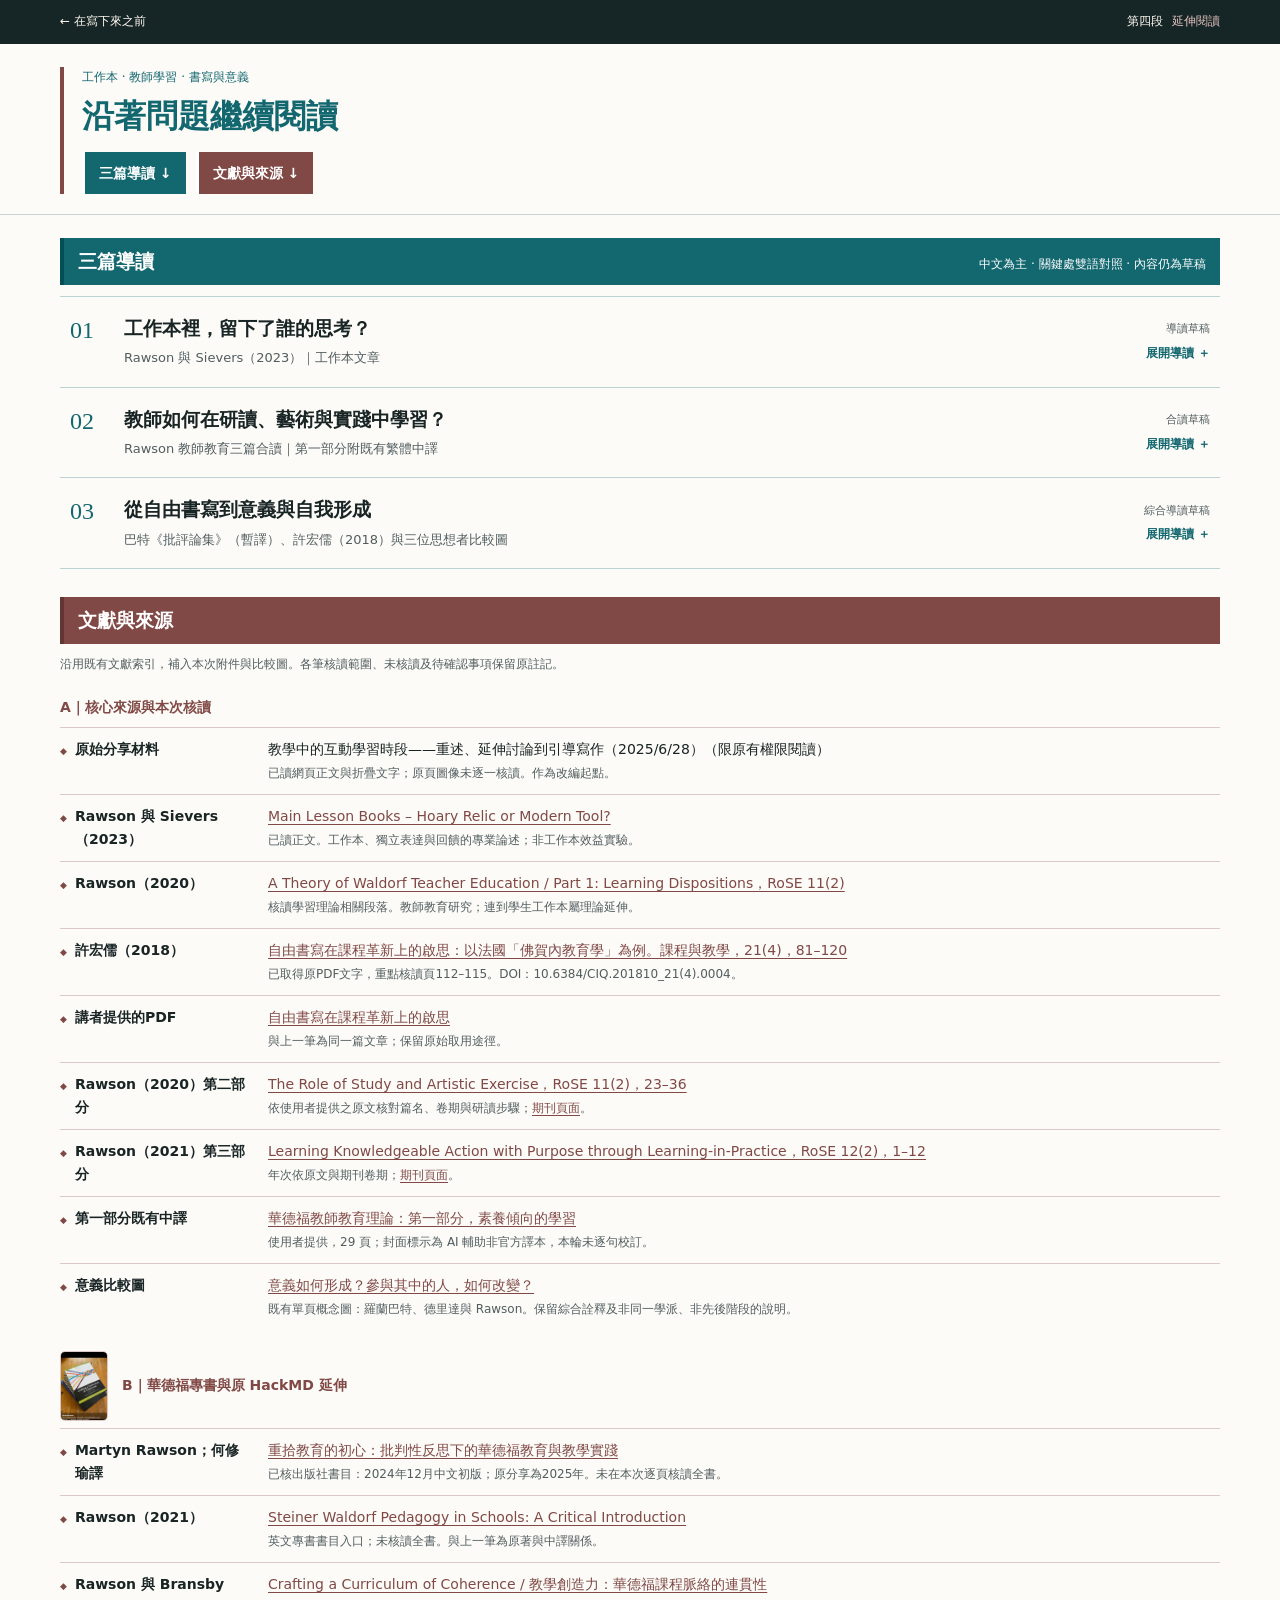
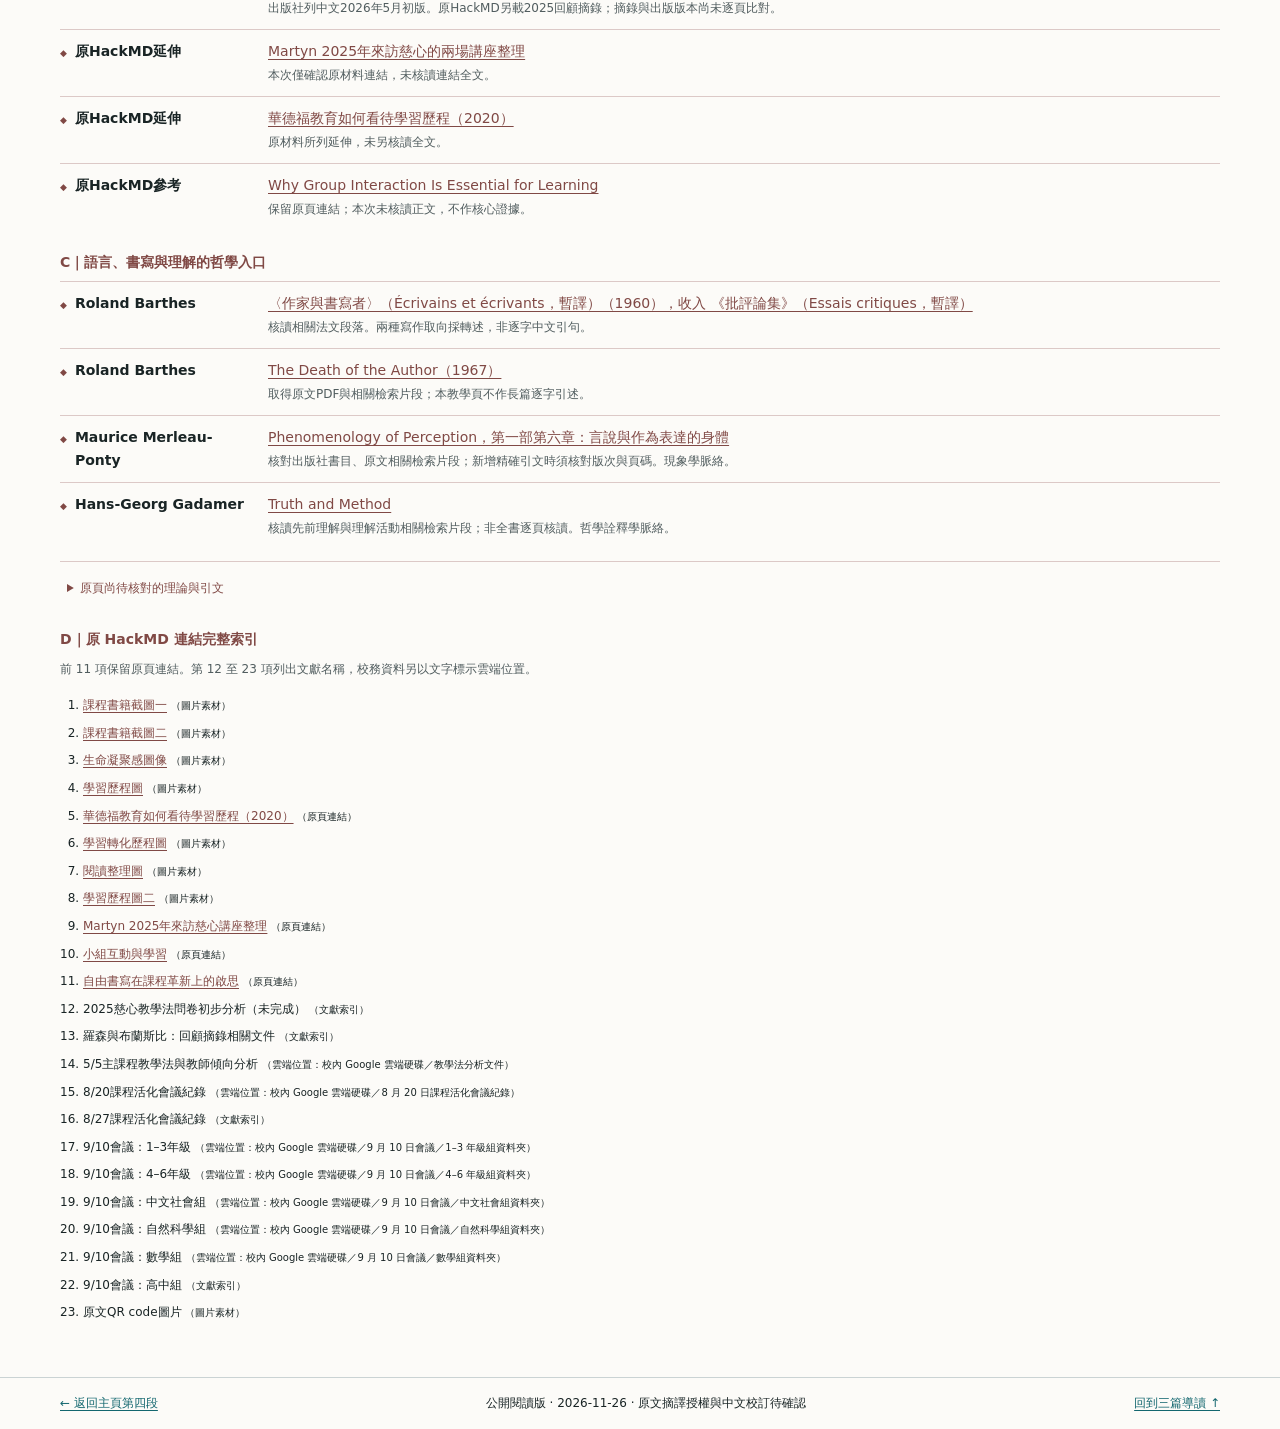
==== commit 6a4ef7eb: "Add three one-page Rawson summaries 2026.11.26.1" ====
--- a/site/readings/index.html
+++ b/site/readings/index.html
@@ -1,5 +1,5 @@
 <!doctype html>
-<html lang="zh-Hant"><head><meta charset="utf-8"><meta name="viewport" content="width=device-width,initial-scale=1"><meta name="description" content="三篇延伸導讀同頁展開，接續完整文獻與來源目錄。"><title>沿著問題繼續閱讀｜三篇導讀與文獻目錄</title><link rel="stylesheet" href="reading-desk.css"><link rel="stylesheet" href="source-list.css"><script src="reading-desk.js" defer></script><link rel="stylesheet" href="../reading-scenes.css"><link rel="stylesheet" href="../paper-surfaces.css"><meta name="release-version" content="2026.11.18.1"><meta name="release-date" content="2026-11-18"></head>
+<html lang="zh-Hant"><head><meta charset="utf-8"><meta name="viewport" content="width=device-width,initial-scale=1"><meta name="description" content="三篇延伸導讀同頁展開，接續完整文獻與來源目錄。"><title>沿著問題繼續閱讀｜三篇導讀與文獻目錄</title><link rel="stylesheet" href="reading-desk.css"><link rel="stylesheet" href="source-list.css"><script src="reading-desk.js" defer></script><link rel="stylesheet" href="../reading-scenes.css"><link rel="stylesheet" href="../paper-surfaces.css"><meta name="release-version" content="2026.11.26.1"><meta name="release-date" content="2026-11-26"></head>
 <body><a class="skip" href="#main">跳到導讀與文獻</a><nav class="masthead" aria-label="返回主頁"><div class="desk-width"><a href="../before-writing-comparison/f.html#references" target="_blank" rel="noopener">← 在寫下來之前</a><span>第四段<b>延伸閱讀</b></span></div></nav>
 <header class="desk-header"><div class="desk-width"><p class="eyebrow">工作本 · 教師學習 · 書寫與意義</p><h1>沿著問題繼續閱讀</h1><nav class="reading-choices" aria-label="選擇閱讀方式"><a class="choice-guides" href="#guides">三篇導讀 ↓</a><a class="choice-sources" href="#sources">文獻與來源 ↓</a></nav></div></header>
 <main id="main" class="desk-width" tabindex="-1"><section id="guides" aria-labelledby="guides-title"><div class="section-heading reading-band reading-band-guides"><h2 id="guides-title">三篇導讀</h2><p>中文為主 · 關鍵處雙語對照 · 內容仍為草稿</p></div><div class="guide-list">
@@ -97,10 +97,10 @@
   <ol class="study-reflections"><li>在一次教學調整中，我們改變的是做法，還是連看待學生與情境的方式也改變了？</li><li>讀完一篇文章之後，哪些想法仍只是轉述？哪些已經開始改變我們對課堂的提問？</li><li>一次嘗試之後，誰能陪我們回看？哪些具體回饋，會使下一次行動有所不同？</li><li>選一次最近的課堂片段，寫下看見了什麼、如何理解、做了什麼，以及回看後願意改變什麼。這次記錄讓我們對自己作為教師多知道了什麼？</li></ol>
   <p class="study-source-note">以上為本頁延伸的教學提問；三篇論文探討教師教育，並非直接驗證學生工作本或書寫活動的成效。</p>
   <h4>原文與中譯</h4>
-  <ul class="study-resources"><li><span class="resource-heading">第一部分 · 2020 · RoSE 11(2) · 原文頁 1–22</span><span class="resource-title" lang="en">A Theory of Waldorf Teacher Education, Part 1: Learning Dispositions</span><div class="paper-links"><a href="sources/rawson-2020-part-1.pdf" target="_blank" rel="noopener">英文原文 PDF</a><a href="sources/rawson-part-1-zh-Hant-unofficial.pdf" target="_blank" rel="noopener">先前製作的繁體中譯 PDF</a><a href="https://www.rosejourn.com/index.php/rose/article/view/593" target="_blank" rel="noopener">期刊頁面</a></div></li>
-<li><span class="resource-heading">第二部分 · 2020 · RoSE 11(2) · 原文頁 23–36</span><span class="resource-title" lang="en">A Theory of Waldorf Teacher Education, Part 2: The Role of Study and Artistic Exercise</span><div class="paper-links"><a href="sources/rawson-2020-part-2.pdf" target="_blank" rel="noopener">英文原文 PDF</a><a href="https://www.rosejourn.com/index.php/rose/article/view/594" target="_blank" rel="noopener">期刊頁面</a></div></li>
-<li><span class="resource-heading">第三部分 · 2021 · RoSE 12(2) · 原文頁 1–12 · 題名中譯暫擬</span><span class="resource-title" lang="en">A Theory of Waldorf Teacher Education: Part 3. Learning Knowledgeable Action with Purpose through Learning-in-Practice</span><div class="paper-links"><a href="sources/rawson-2021-part-3.pdf" target="_blank" rel="noopener">英文原文 PDF</a><a href="https://www.rosejourn.com/index.php/rose/article/view/619" target="_blank" rel="noopener">期刊頁面</a></div></li></ul>
-  <p class="study-source-note">第一部分既有繁體中譯共 29 頁，為 AI 輔助製作的非官方譯本，以「素養傾向」譯 <span lang="en">dispositions</span>。原文頁次與譯本頁碼不同；本輪未逐句校訂。第二、三部分目前提供英文原文。</p>
+  <ul class="study-resources"><li><span class="resource-heading">第一部分 · 2020 · RoSE 11(2) · 原文頁 1–22</span><span class="resource-title" lang="en">A Theory of Waldorf Teacher Education, Part 1: Learning Dispositions</span><div class="paper-links"><a href="sources/rawson-2020-part-1-summary-zh-Hant.pdf" target="_blank" rel="noopener">重點摘要 PDF（1 頁）</a><a href="sources/rawson-2020-part-1.pdf" target="_blank" rel="noopener">英文原文 PDF</a><a href="sources/rawson-part-1-zh-Hant-unofficial.pdf" target="_blank" rel="noopener">先前製作的繁體中譯 PDF</a><a href="https://www.rosejourn.com/index.php/rose/article/view/593" target="_blank" rel="noopener">期刊頁面</a></div></li>
+<li><span class="resource-heading">第二部分 · 2020 · RoSE 11(2) · 原文頁 23–36</span><span class="resource-title" lang="en">A Theory of Waldorf Teacher Education, Part 2: The Role of Study and Artistic Exercise</span><div class="paper-links"><a href="sources/rawson-2020-part-2-summary-zh-Hant.pdf" target="_blank" rel="noopener">重點摘要 PDF（1 頁）</a><a href="sources/rawson-2020-part-2.pdf" target="_blank" rel="noopener">英文原文 PDF</a><a href="https://www.rosejourn.com/index.php/rose/article/view/594" target="_blank" rel="noopener">期刊頁面</a></div></li>
+<li><span class="resource-heading">第三部分 · 2021 · RoSE 12(2) · 原文頁 1–12 · 題名中譯暫擬</span><span class="resource-title" lang="en">A Theory of Waldorf Teacher Education: Part 3. Learning Knowledgeable Action with Purpose through Learning-in-Practice</span><div class="paper-links"><a href="sources/rawson-2021-part-3-summary-zh-Hant.pdf" target="_blank" rel="noopener">重點摘要 PDF（1 頁）</a><a href="sources/rawson-2021-part-3.pdf" target="_blank" rel="noopener">英文原文 PDF</a><a href="https://www.rosejourn.com/index.php/rose/article/view/619" target="_blank" rel="noopener">期刊頁面</a></div></li></ul>
+  <p class="study-source-note">第一部分既有繁體中譯共 29 頁，為 AI 輔助製作的非官方譯本，以「素養傾向」譯 <span lang="en">dispositions</span>。原文頁次與譯本頁碼不同；本輪未逐句校訂。三篇另附繁體中文重點摘要，各 1 頁、1,000 字內，依英文原文編寫並附原文頁碼；摘要轉述，非全文翻譯。</p>
 </aside>
 <div class="scene-collection reading-scene-support"><h4>研習與回應的片段</h4><div class="scene-gallery"><figure class="scene-tile" data-kind="photo"><a href="../media/reading-scenes/20251204_122032.jpg" data-open-reading-image data-image-width="696" data-image-height="929" data-image-title="板書前的研習與交流｜原圖" aria-haspopup="dialog" aria-controls="poster-dialog" aria-label="放大：板書前的研習與交流" target="_blank" rel="noopener"><img src="../media/reading-scenes/20251204_122032.jpg" width="696" height="929" loading="lazy" alt="板書前的研習與交流"></a><figcaption>板書前的研習與交流</figcaption></figure><figure class="scene-tile" data-kind="work" data-paper="document"><a href="../media/reading-scenes/20260628_104906.jpg" data-open-reading-image data-image-width="1238" data-image-height="929" data-image-title="關於持續轉化的手寫寄語｜原圖" aria-haspopup="dialog" aria-controls="poster-dialog" aria-label="放大：關於持續轉化的手寫寄語" target="_blank" rel="noopener"><img src="../media/reading-scenes/20260628_104906.jpg" width="1238" height="929" loading="lazy" alt="關於持續轉化的手寫寄語"></a><figcaption>關於持續轉化的手寫寄語</figcaption></figure></div></div><button type="button" class="close-guide" data-close-guide="guide-teacher-learning" hidden>收合這篇，返回目錄</button></div></details>
 <details class="guide" id="guide-writing"><summary class="guide-summary"><span class="guide-number">03</span><span><span class="guide-title">從自由書寫到意義與自我形成</span><span class="guide-description">巴特《批評論集》（暫譯）、許宏儒（2018）與三位思想者比較圖</span></span><span class="guide-state">綜合導讀草稿<span class="guide-action" aria-hidden="true"></span></span></summary><div class="guide-body">
@@ -140,6 +140,6 @@
   </aside>
 <button type="button" class="close-guide" data-close-guide="guide-writing" hidden>收合這篇，返回目錄</button></div></details>
 </div></section><section id="sources" class="source-directory" aria-labelledby="sources-title"><div class="reading-band reading-band-sources"><h2 id="sources-title">文獻與來源</h2></div><p>沿用既有文獻索引，補入本次附件與比較圖。各筆核讀範圍、未核讀及待確認事項保留原註記。</p><h3>A｜核心來源與本次核讀</h3><div class="ref-list"><article><b>原始分享材料</b><p>教學中的互動學習時段——重述、延伸討論到引導寫作（2025/6/28）（限原有權限閱讀）</p><p class="note">已讀網頁正文與折疊文字；原頁圖像未逐一核讀。作為改編起點。</p></article><article><b>Rawson 與 Sievers（2023）</b><p><a href="https://www.artofeducating.org/article/epochenhefte-alter-zopf-oder-modernes-arbeitsmittel" target="_blank" rel="noopener">Main Lesson Books – Hoary Relic or Modern Tool?</a></p><p class="note">已讀正文。工作本、獨立表達與回饋的專業論述；非工作本效益實驗。</p></article><article><b>Rawson（2020）</b><p><a href="https://www.rosejourn.com/index.php/rose/article/download/593/543" target="_blank" rel="noopener">A Theory of Waldorf Teacher Education / Part 1: Learning Dispositions，RoSE 11(2)</a></p><p class="note">核讀學習理論相關段落。教師教育研究；連到學生工作本屬理論延伸。</p></article><article><b>許宏儒（2018）</b><p><a href="https://ericdata.com/tw/detail.aspx?no=333743" target="_blank" rel="noopener">自由書寫在課程革新上的啟思：以法國「佛賀內教育學」為例。課程與教學，21(4)，81–120</a></p><p class="note">已取得原PDF文字，重點核讀頁112–115。DOI：10.6384/CIQ.201810_21(4).0004。</p></article><article><b>講者提供的PDF</b><p><a href="https://drive.google.com/file/d/1yVa3gTRuLXcsBK1oPQcgtgC816KR2LV8/view" target="_blank" rel="noopener">自由書寫在課程革新上的啟思</a></p><p class="note">與上一筆為同一篇文章；保留原始取用途徑。</p></article><article><b>Rawson（2020）第二部分</b><p><a href="sources/rawson-2020-part-2.pdf" target="_blank" rel="noopener">The Role of Study and Artistic Exercise，RoSE 11(2)，23–36</a></p><p class="note">依使用者提供之原文核對篇名、卷期與研讀步驟；<a href="https://www.rosejourn.com/index.php/rose/article/view/594" target="_blank" rel="noopener">期刊頁面</a>。</p></article><article><b>Rawson（2021）第三部分</b><p><a href="sources/rawson-2021-part-3.pdf" target="_blank" rel="noopener">Learning Knowledgeable Action with Purpose through Learning-in-Practice，RoSE 12(2)，1–12</a></p><p class="note">年次依原文與期刊卷期；<a href="https://www.rosejourn.com/index.php/rose/article/view/619" target="_blank" rel="noopener">期刊頁面</a>。</p></article><article><b>第一部分既有中譯</b><p><a href="sources/rawson-part-1-zh-Hant-unofficial.pdf" target="_blank" rel="noopener">華德福教師教育理論：第一部分，素養傾向的學習</a></p><p class="note">使用者提供，29 頁；封面標示為 AI 輔助非官方譯本，本輪未逐句校訂。</p></article><article><b>意義比較圖</b><p><a href="sources/meaning-dialogue-poster.pdf" target="_blank" rel="noopener">意義如何形成？參與其中的人，如何改變？</a></p><p class="note">既有單頁概念圖：羅蘭巴特、德里達與 Rawson。保留綜合詮釋及非同一學派、非先後階段的說明。</p></article></div><div class="scene-heading"><figure class="scene-mark" data-kind="book"><a href="../media/reading-scenes/Screenshot_20251015_084643_Facebook.jpg" data-open-reading-image data-image-width="433" data-image-height="929" data-image-title="原文專書書影｜原圖" aria-haspopup="dialog" aria-controls="poster-dialog" aria-label="放大：原文專書書影" target="_blank" rel="noopener"><img src="../media/reading-scenes/Screenshot_20251015_084643_Facebook.jpg" width="433" height="929" loading="lazy" alt="原文專書書影"></a></figure><h3>B｜華德福專書與原 HackMD 延伸</h3></div><div class="ref-list"><article><b>Martyn Rawson；何修瑜譯</b><p><a href="https://www.cosmosweaving.com/productmain.aspx?cid=1&amp;f=1&amp;id=808" target="_blank" rel="noopener">重拾教育的初心：批判性反思下的華德福教育與教學實踐</a></p><p class="note">已核出版社書目：2024年12月中文初版；原分享為2025年。未在本次逐頁核讀全書。</p></article><article><b>Rawson（2021）</b><p><a href="https://books.google.com/books/about/Steiner_Waldorf_Pedagogy_in_Schools.html?id=0b4lEAAAQBAJ" target="_blank" rel="noopener">Steiner Waldorf Pedagogy in Schools: A Critical Introduction</a></p><p class="note">英文專書書目入口；未核讀全書。與上一筆為原著與中譯關係。</p></article><article><b>Rawson 與 Bransby</b><p><a href="https://www.cosmosweaving.com/productmain.aspx?cid=76&amp;f=1&amp;id=861" target="_blank" rel="noopener">Crafting a Curriculum of Coherence / 教學創造力：華德福課程脈絡的連貫性</a></p><p class="note">出版社列中文2026年5月初版。原HackMD另載2025回顧摘錄；摘錄與出版版本尚未逐頁比對。</p></article><article><b>原HackMD延伸</b><p><a href="https://hackmd.io/eDeyraozRCycHOAELwbuXw?view" target="_blank" rel="noopener">Martyn 2025年來訪慈心的兩場講座整理</a></p><p class="note">本次僅確認原材料連結，未核讀連結全文。</p></article><article><b>原HackMD延伸</b><p><a href="https://hackmd.io/@areychiu/SkgV9udWw" target="_blank" rel="noopener">華德福教育如何看待學習歷程（2020）</a></p><p class="note">原材料所列延伸，未另核讀全文。</p></article><article><b>原HackMD參考</b><p><a href="https://teachers.institute/instruction-in-higher-education/group-interaction-essential-for-learning/" target="_blank" rel="noopener">Why Group Interaction Is Essential for Learning</a></p><p class="note">保留原頁連結；本次未核讀正文，不作核心證據。</p></article></div><h3>C｜語言、書寫與理解的哲學入口</h3><div class="ref-list"><article><b>Roland Barthes</b><p><a href="https://ae-lib.org.ua/texts/barthes__essais_critiques__fr.htm" target="_blank" rel="noopener">〈作家與書寫者〉（Écrivains et écrivants，暫譯）（1960），收入 《批評論集》（Essais critiques，暫譯）</a></p><p class="note">核讀相關法文段落。兩種寫作取向採轉述，非逐字中文引句。</p></article><article><b>Roland Barthes</b><p><a href="https://esp.mit.edu/download/d682ccbebe3c1d5f008c18d3b0b49c23/A2414_death_of_the_author_roland_barthes.pdf" target="_blank" rel="noopener">The Death of the Author（1967）</a></p><p class="note">取得原文PDF與相關檢索片段；本教學頁不作長篇逐字引述。</p></article><article><b>Maurice Merleau-Ponty</b><p><a href="https://www.routledge.com/x/x/p/book/9780415558693" target="_blank" rel="noopener">Phenomenology of Perception，第一部第六章：言說與作為表達的身體</a></p><p class="note">核對出版社書目、原文相關檢索片段；新增精確引文時須核對版次與頁碼。現象學脈絡。</p></article><article><b>Hans-Georg Gadamer</b><p><a href="https://web.mit.edu/kaclark/www/gadamer_truth_and_method.pdf" target="_blank" rel="noopener">Truth and Method</a></p><p class="note">核讀先前理解與理解活動相關檢索片段；非全書逐頁核讀。哲學詮釋學脈絡。</p></article></div><details><summary>原頁尚待核對的理論與引文</summary><div class="inside"><p>原HackMD另提 Damasio、Loebell、Lutzker、Hattie 與 Donoghue、Biesta，以及布朗肖、德里達等。由於各筆完整書目、引句與頁碼尚未全部核實，本版不補造出處，也不以轉引替代原典查證。</p><p>「從素寫到書寫」不直接等同於兩個學派的更替；「書寫成為存在的證明」目前只確認出現在原HackMD整理文字，不歸為許宏儒或其他哲學家原句。</p></div></details><h3>D｜原 HackMD 連結完整索引</h3><p>前 11 項保留原頁連結。第 12 至 23 項列出文獻名稱，校務資料另以文字標示雲端位置。</p><ol><li><a href="https://hackmd.io/_uploads/Sy7JYonEll.jpg" target="_blank" rel="noopener">課程書籍截圖一</a> <small>（圖片素材）</small></li><li><a href="https://hackmd.io/_uploads/S1Y6FonNgl.png" target="_blank" rel="noopener">課程書籍截圖二</a> <small>（圖片素材）</small></li><li><a href="https://hackmd.io/_uploads/H14yfc2Vex.jpg" target="_blank" rel="noopener">生命凝聚感圖像</a> <small>（圖片素材）</small></li><li><a href="https://hackmd.io/_uploads/rJGfhsh4xl.jpg" target="_blank" rel="noopener">學習歷程圖</a> <small>（圖片素材）</small></li><li><a href="https://hackmd.io/@areychiu/SkgV9udWw" target="_blank" rel="noopener">華德福教育如何看待學習歷程（2020）</a> <small>（原頁連結）</small></li><li><a href="https://hackmd.io/_uploads/rkZz4wR6A.png" target="_blank" rel="noopener">學習轉化歷程圖</a> <small>（圖片素材）</small></li><li><a href="https://hackmd.io/_uploads/SyFU2HKVyl.jpg" target="_blank" rel="noopener">閱讀整理圖</a> <small>（圖片素材）</small></li><li><a href="https://hackmd.io/_uploads/SkaxMpn4ee.jpg" target="_blank" rel="noopener">學習歷程圖二</a> <small>（圖片素材）</small></li><li><a href="https://hackmd.io/eDeyraozRCycHOAELwbuXw?view" target="_blank" rel="noopener">Martyn 2025年來訪慈心講座整理</a> <small>（原頁連結）</small></li><li><a href="https://teachers.institute/instruction-in-higher-education/group-interaction-essential-for-learning/" target="_blank" rel="noopener">小組互動與學習</a> <small>（原頁連結）</small></li><li><a href="https://drive.google.com/file/d/1yVa3gTRuLXcsBK1oPQcgtgC816KR2LV8/view?usp=drive_link" target="_blank" rel="noopener">自由書寫在課程革新上的啟思</a> <small>（原頁連結）</small></li><li>2025慈心教學法問卷初步分析（未完成） <small>（文獻索引）</small></li><li>羅森與布蘭斯比：回顧摘錄相關文件 <small>（文獻索引）</small></li><li>5/5主課程教學法與教師傾向分析 <small>（雲端位置：校內 Google 雲端硬碟／教學法分析文件）</small></li><li>8/20課程活化會議紀錄 <small>（雲端位置：校內 Google 雲端硬碟／8 月 20 日課程活化會議紀錄）</small></li><li>8/27課程活化會議紀錄 <small>（文獻索引）</small></li><li>9/10會議：1–3年級 <small>（雲端位置：校內 Google 雲端硬碟／9 月 10 日會議／1–3 年級組資料夾）</small></li><li>9/10會議：4–6年級 <small>（雲端位置：校內 Google 雲端硬碟／9 月 10 日會議／4–6 年級組資料夾）</small></li><li>9/10會議：中文社會組 <small>（雲端位置：校內 Google 雲端硬碟／9 月 10 日會議／中文社會組資料夾）</small></li><li>9/10會議：自然科學組 <small>（雲端位置：校內 Google 雲端硬碟／9 月 10 日會議／自然科學組資料夾）</small></li><li>9/10會議：數學組 <small>（雲端位置：校內 Google 雲端硬碟／9 月 10 日會議／數學組資料夾）</small></li><li>9/10會議：高中組 <small>（文獻索引）</small></li><li>原文QR code圖片 <small>（圖片素材）</small></li></ol></section></main>
-<footer><div class="desk-width"><a href="../before-writing-comparison/f.html#references" target="_blank" rel="noopener">← 返回主頁第四段</a><span>公開閱讀版 · 2026-11-18 · 原文摘譯授權與中文校訂待確認</span><a href="#guides">回到三篇導讀 ↑</a></div></footer>
+<footer><div class="desk-width"><a href="../before-writing-comparison/f.html#references" target="_blank" rel="noopener">← 返回主頁第四段</a><span>公開閱讀版 · 2026-11-26 · 原文摘譯授權與中文校訂待確認</span><a href="#guides">回到三篇導讀 ↑</a></div></footer>
 <dialog id="poster-dialog" aria-labelledby="poster-dialog-title"><div class="dialog-tools"><span id="poster-dialog-title">意義比較圖｜可橫向與縱向捲動</span><button type="button" data-close-poster autofocus>關閉</button></div><div class="poster-scroll" tabindex="0"><img src="assets/meaning-dialogue-poster.png" width="1800" height="1273" alt="完整比較圖：羅蘭巴特、德里達與 Martyn Rawson。"></div></dialog>
 </body></html>
